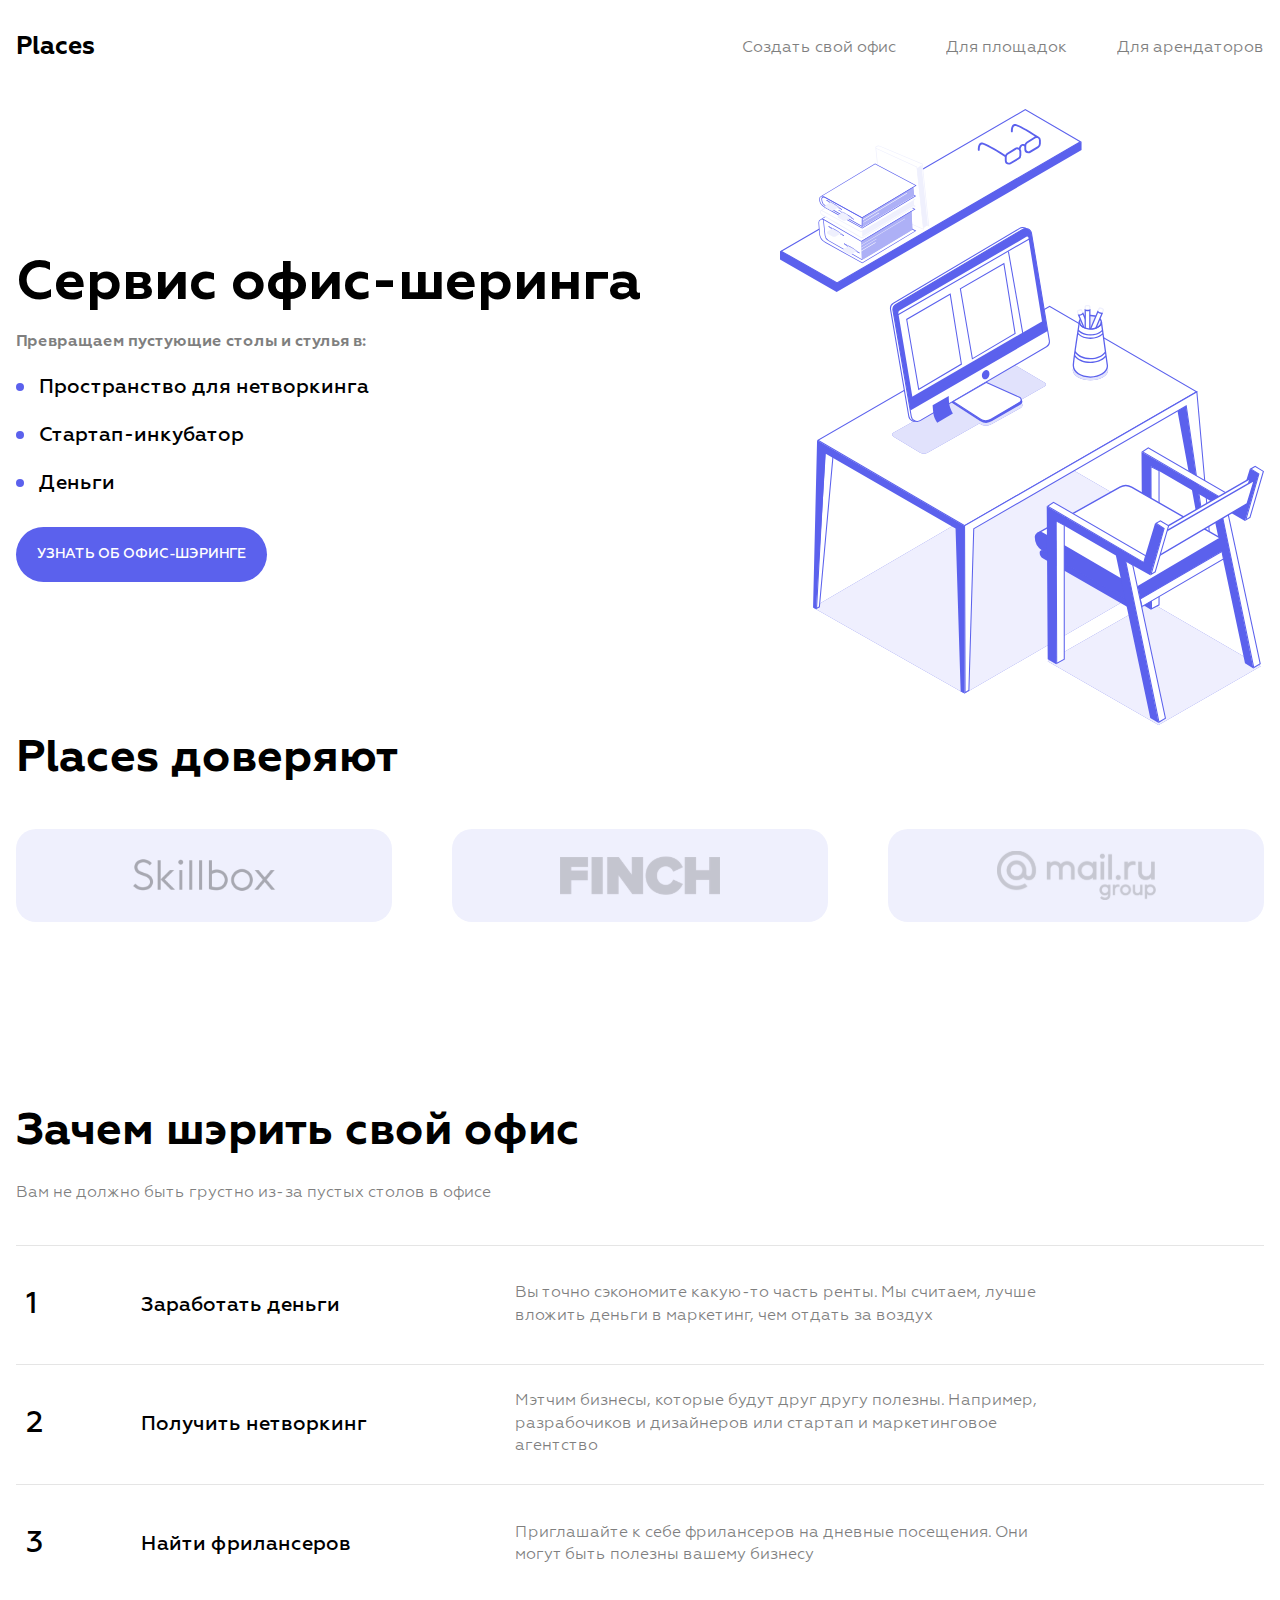
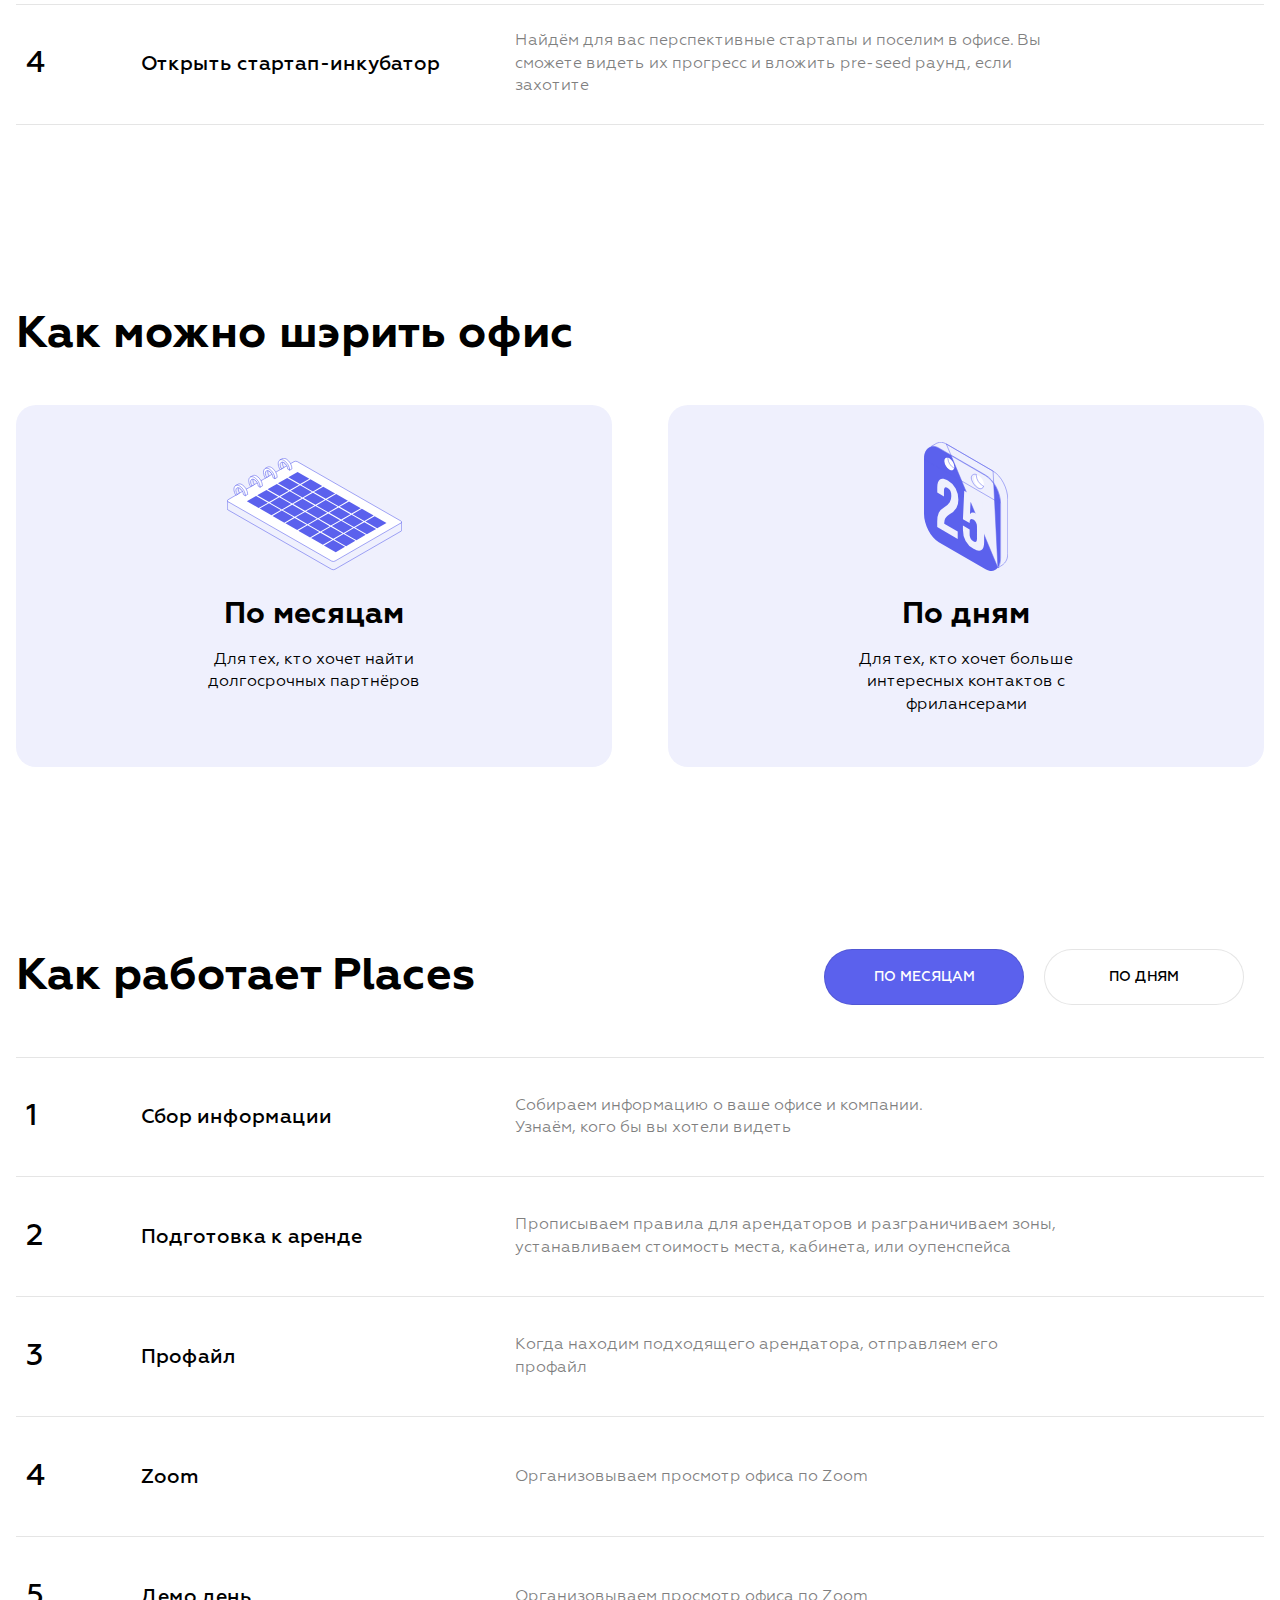
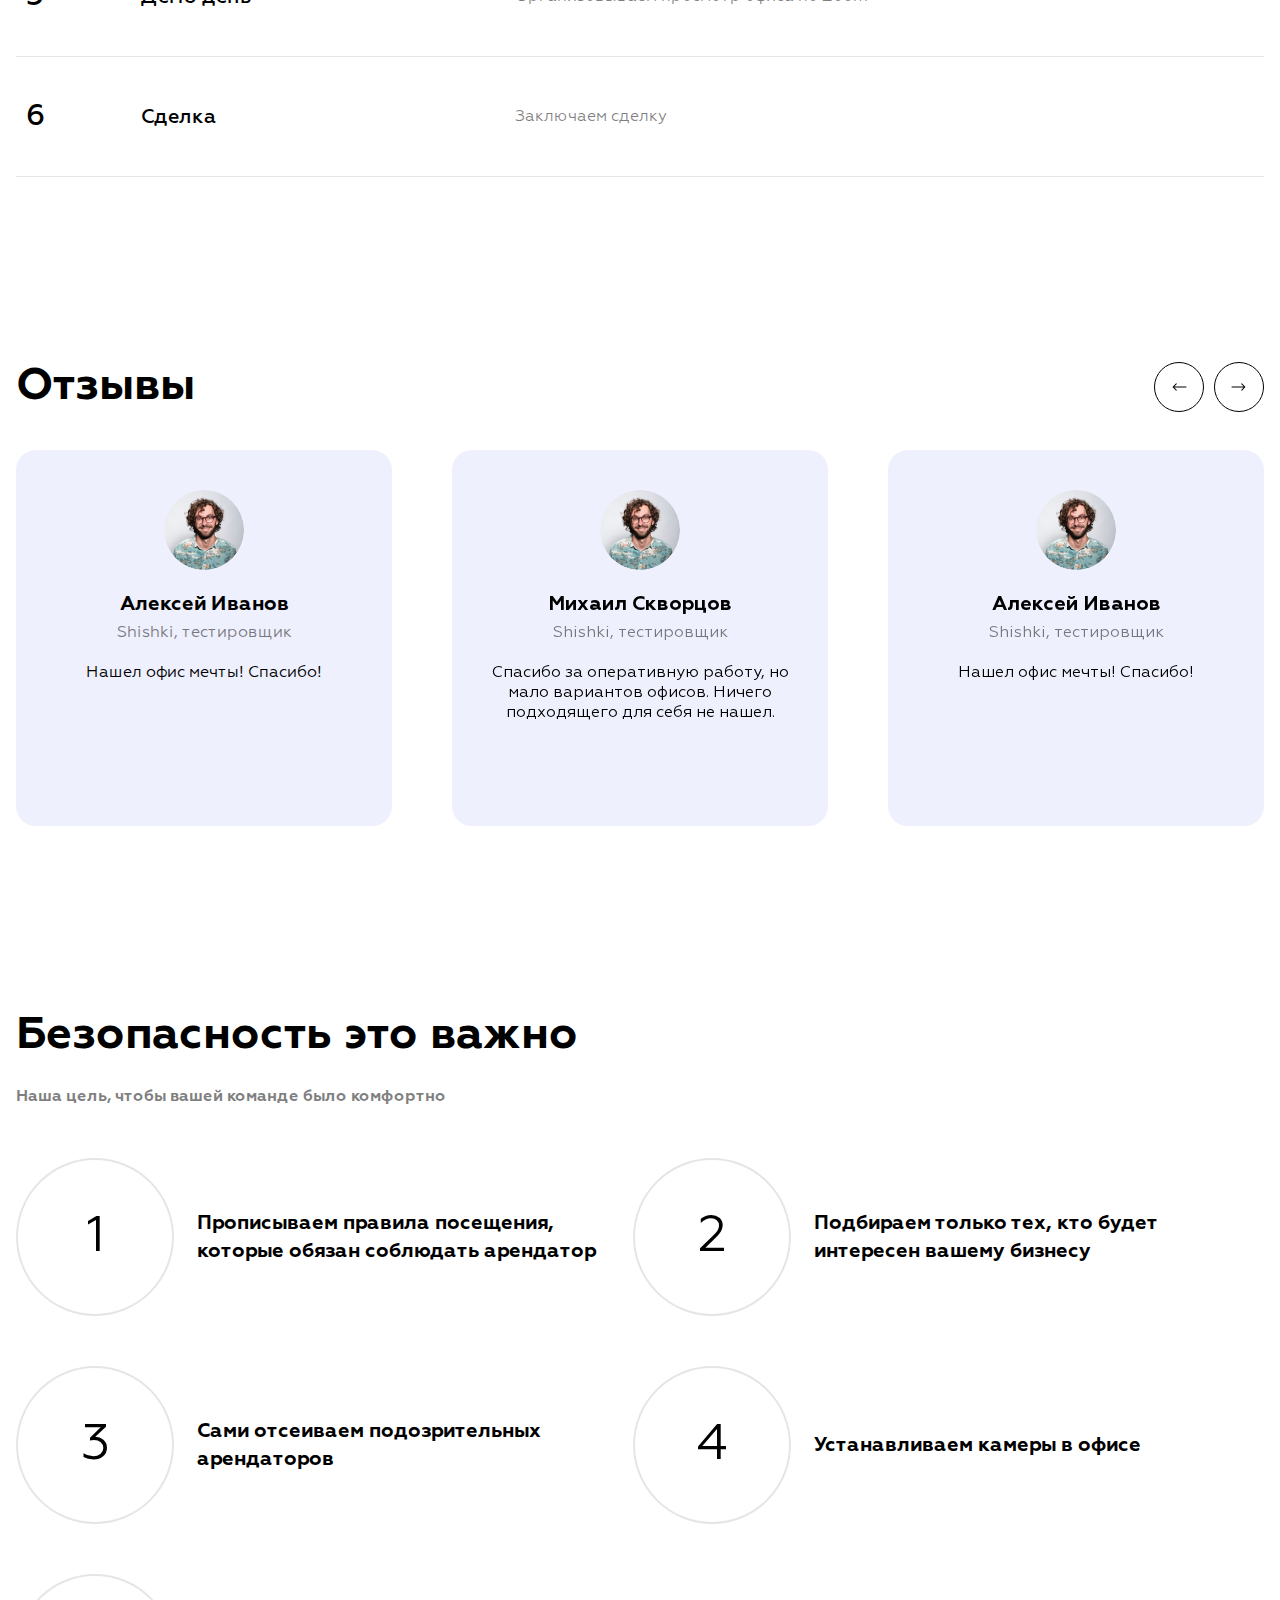
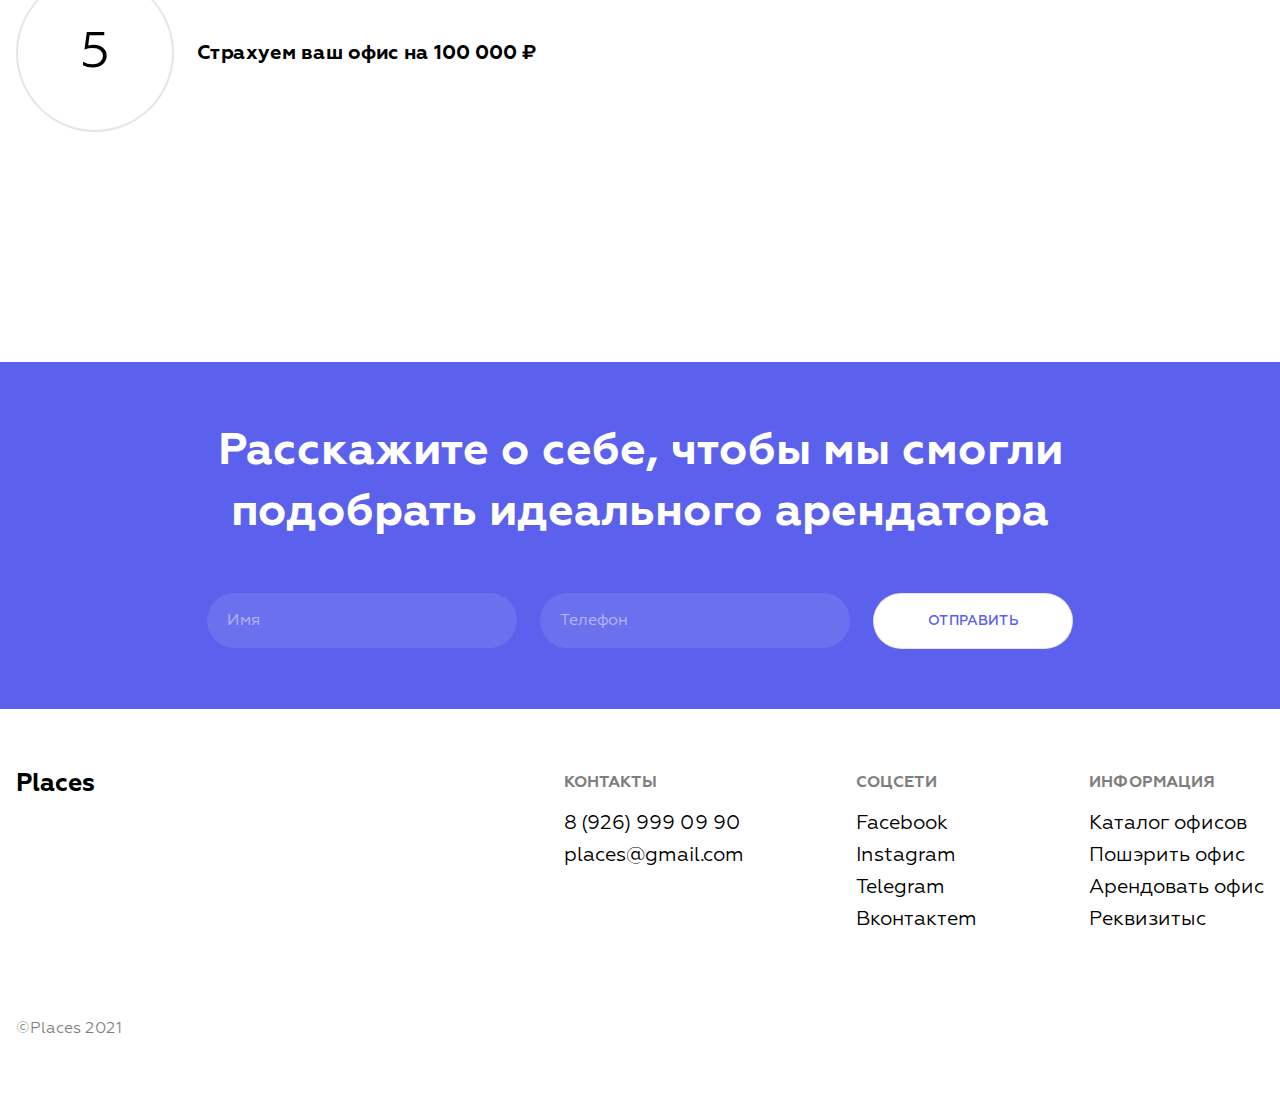
==== answers.html @ 00d81f16 "first commit" ====
<!DOCTYPE html>
<html lang="ru">

<head>
    <meta charset="utf-8">
    <meta name="viewport" content="width=device-width, initial-scale=1, maximum-scale=1, minimal-ui">
    <meta http-equiv="X-UA-Compatible" content="IE=edge">
    <title>Places</title>
    <meta name="description" content="">
    <meta name="keywords" content="">
    <link href="css/main.css" rel="stylesheet" type="text/css">

</head>

<body>
    <div class="wrapper">
        <header class="header">
            <div class="container">
                <a href="/">
                    <div class="logo">Places</div>
                </a>

                <nav class="nav">
                    <ul class="nav__list">
                        <li class="nav__item"><a href="#" class="nav__link">Создать свой офис</a></li>
                        <li class="nav__item"><a href="#" class="nav__link">Для площадок</a></li>
                        <li class="nav__item"><a href="#" class="nav__link">Для арендаторов</a></li>
                    </ul>
                </nav>
            </div>
        </header>
        <main class="main">
            <section class="service-section">
                <div class="container">
                    <div class="service">
                        <div class="about-service">
                            <h2 class="section-title">
                                Сервис офис-шеринга
                            </h2>
                            <h3 class="section-subtitle">Превращаем пустующие столы и стулья в:</h3>
                            <ul class="list">
                                <li class="item">Пространство для нетворкинга</li>
                                <li class="item">Стартап-инкубатор</li>
                                <li class="item">Деньги</li>
                            </ul>
                            <button class="button">узнать об офис-шэринге</button>
                        </div>
                        <div class="img-service">
                            <img src="images/service.svg" alt="" class="img">
                        </div>
                    </div>


                </div>
            </section>
            <section class="confidence-section">
                <div class="container">
                    <h2 class="section-title">
                        Places доверяют
                    </h2>
                    <div class="wrapp-content">
                        <div class="confidence">
                            <img src="images/company3.svg" alt="">
                        </div>
                        <div class="confidence">
                            <img src="images/company2.svg" alt="">
                        </div>
                        <div class="confidence">
                            <img src="images/company1.svg" alt="">
                        </div>
                    </div>
                </div>
            </section>
            <section class="why-share-section">
                <div class="container">
                    <h2 class="section-title">Зачем шэрить свой офис</h2>
                    <p class="section-text">Вам не должно быть грустно из-за пустых столов в офисе</p>
                    <div class="tabs-block">

                        <div class="row">
                            <div class="col1">1</div>
                            <div class="col2">Заработать деньги</div>
                            <div class="col3">Вы точно сэкономите какую-то часть ренты. Мы считаем, лучше вложить деньги
                                в маркетинг, чем отдать за воздух</div>
                        </div>
                        <div class="row">
                            <div class="col1">2</div>
                            <div class="col2">Получить нетворкинг</div>
                            <div class="col3">Мэтчим бизнесы, которые будут друг другу полезны. Например, разрабочиков и
                                дизайнеров или стартап и маркетинговое агентство</div>
                        </div>
                        <div class="row">
                            <div class="col1">3</div>
                            <div class="col2">Найти фрилансеров</div>
                            <div class="col3">Приглашайте к себе фрилансеров на дневные посещения. Они могут быть
                                полезны вашему бизнесу</div>
                        </div>
                        <div class="row">
                            <div class="col1">4</div>
                            <div class="col2">Открыть стартап-инкубатор</div>
                            <div class="col3">Найдём для вас перспективные стартапы и поселим в офисе. Вы сможете видеть
                                их прогресс и вложить pre-seed раунд, если захотите</div>
                        </div>

                    </div>

                </div>
            </section>
            <section class="choice-section">
                <div class="container">
                    <h2 class="section-title">Как можно шэрить офис</h2>
                    <div class="choice-wrapp">
                        <div class="choice-block">
                            <div class="choice">
                                <div class="choice__wrapp-img">
                                    <img src="images/choise.svg" alt="">
                                </div>

                                <h2 class="choice__title">По месяцам</h2>
                                <p class="choice__text">Для тех, кто хочет найти долгосрочных партнёров </p>
                            </div>
                        </div>
                        <div class="choice-block">
                            <div class="choice">
                                <div class="choice__wrapp-img">
                                    <img src="images/choise1.svg" alt="">
                                </div>
                                <h2 class="choice__title">По дням</h2>
                                <p class="choice__text">Для тех, кто хочет больше интересных
                                    контактов с фрилансерами</p>
                            </div>
                        </div>
                    </div>
                </div>
            </section>

            <section class="tabs-section">
                <div class="container">
                    <div class="wrapp-title">
                        <h2 class="section-title">Как работает Places</h2>
                        <div class="btn-block-tab">
                            <button class="button button_active">по месяцам</button>
                            <button class="button ">по дням</button>
                        </div>

                    </div>
                    <div class="wrapp-tabs">
                        <div class="tabs-block active-tab">
                            <div class="row">
                                <div class="col1">1</div>
                                <div class="col2">Сбор информации</div>
                                <div class="col3">Собираем информацию о ваше офисе и компании.<br>
                                    Узнаём, кого бы вы хотели видеть</div>
                            </div>
                            <div class="row">
                                <div class="col1">2</div>
                                <div class="col2">Подготовка к аренде</div>
                                <div class="col3">Прописываем правила для арендаторов и разграничиваем зоны,
                                    устанавливаем
                                    стоимость места, кабинета, или оупенспейса</div>
                            </div>
                            <div class="row">
                                <div class="col1">3</div>
                                <div class="col2">Профайл</div>
                                <div class="col3">Когда находим подходящего арендатора, отправляем его профайл</div>
                            </div>
                            <div class="row">
                                <div class="col1">4</div>
                                <div class="col2">Zoom</div>
                                <div class="col3">Организовываем просмотр офиса по Zoom</div>
                            </div>
                            <div class="row">
                                <div class="col1">5</div>
                                <div class="col2">Демо день</div>
                                <div class="col3">Организовываем просмотр офиса по Zoom</div>
                            </div>
                            <div class="row">
                                <div class="col1">6</div>
                                <div class="col2">Сделка</div>
                                <div class="col3">Заключаем сделку</div>
                            </div>
                        </div>
                        <div class="tabs-block">
                            <div class="row">
                                <div class="col1">3</div>
                                <div class="col2">Профайл</div>
                                <div class="col3">Когда находим подходящего арендатора, отправляем его профайл</div>
                            </div>
                            <div class="row">
                                <div class="col1">1</div>
                                <div class="col2">Сбор информации</div>
                                <div class="col3">Собираем информацию о ваше офисе и компании.<br>
                                    Узнаём, кого бы вы хотели видеть</div>
                            </div>
                            <div class="row">
                                <div class="col1">2</div>
                                <div class="col2">Подготовка к аренде</div>
                                <div class="col3">Прописываем правила для арендаторов и разграничиваем зоны,
                                    устанавливаем
                                    стоимость места, кабинета, или оупенспейса</div>
                            </div>

                            <div class="row">
                                <div class="col1">4</div>
                                <div class="col2">Zoom</div>
                                <div class="col3">Организовываем просмотр офиса по Zoom</div>
                            </div>
                            <div class="row">
                                <div class="col1">5</div>
                                <div class="col2">Демо день</div>
                                <div class="col3">Организовываем просмотр офиса по Zoom</div>
                            </div>
                            <div class="row">
                                <div class="col1">6</div>
                                <div class="col2">Сделка</div>
                                <div class="col3">Заключаем сделку</div>
                            </div>
                        </div>
                    </div>

                </div>
            </section>
            <section class="reviews-section">
                <div class="container">
                    <div class="wrapp-title">
                        <h2 class="section-title">
                            Отзывы
                        </h2>
                        <div class="slider-button">
                            <button class="btn-prev prev">
                                <img src="images/sliderArrow.svg" alt="">
                            </button>
                            <button class="btn-next next">
                                <img src="images/sliderArrow.svg" alt="">
                            </button>
                        </div>
                    </div>
                    <div class="slider">
                        <div class="swiper-container2">

                            <div class="swiper-wrapper">
                                <div class="swiper-slide">
                                    <div class="reviews">
                                        <div class="reviews__wrapp-logo">
                                            <img src="images/reviews.png" alt="" class="reviews__logo">
                                        </div>
                                        <h3 class="reviews__name">Алексей Иванов</h3>
                                        <span class="reviews__position">Shishki, тестировщик</span>
                                        <p class="reviews__text">Нашел офис мечты! Спасибо!</p>
                                    </div>
                                </div>
                                <div class="swiper-slide">
                                    <div class="reviews">
                                        <div class="reviews__wrapp-logo">
                                            <img src="images/reviews.png" alt="" class="reviews__logo">
                                        </div>
                                        <h3 class="reviews__name">Михаил Скворцов</h3>
                                        <span class="reviews__position">Shishki, тестировщик</span>
                                        <p class="reviews__text">Спасибо за оперативную работу,
                                            но мало вариантов офисов. Ничего подходящего для себя не нашел.</p>
                                    </div>
                                </div>
                                <div class="swiper-slide">
                                    <div class="reviews">
                                        <div class="reviews__wrapp-logo">
                                            <img src="images/reviews.png" alt="" class="reviews__logo">
                                        </div>
                                        <h3 class="reviews__name">Алексей Иванов</h3>
                                        <span class="reviews__position">Shishki, тестировщик</span>
                                        <p class="reviews__text">Нашел офис мечты! Спасибо!</p>
                                    </div>
                                </div>
                                <div class="swiper-slide">
                                    <div class="reviews">
                                        <div class="reviews__wrapp-logo">
                                            <img src="images/reviews.png" alt="" class="reviews__logo">
                                        </div>
                                        <h3 class="reviews__name">Сергей Шишкин</h3>
                                        <span class="reviews__position">Bureau + Sector, сооснователь</span>
                                        <p class="reviews__text">Мы занимаемся брендингом, и классно, что предложения
                                            Places подобраны из
                                            областей смежных с нашей — разработка, дизайн, архитектура итд. </p>
                                    </div>
                                </div>
                                <div class="swiper-slide">
                                    <div class="reviews">
                                        <div class="reviews__wrapp-logo">
                                            <img src="images/reviews.png" alt="" class="reviews__logo">
                                        </div>
                                        <h3 class="reviews__name">Эльвира Саярова</h3>
                                        <span class="reviews__position">Skillbox, ex HRBP</span>
                                        <p class="reviews__text">Places — cервисное решение для digital-кочевников,
                                            отличная альтернатива
                                            коворкингу</p>
                                    </div>
                                </div>
                                <div class="swiper-slide">
                                    <div class="reviews">
                                        <div class="reviews__wrapp-logo">
                                            <img src="images/reviews.png" alt="" class="reviews__logo">
                                        </div>
                                        <h3 class="reviews__name">Сергей Тарасенко</h3>
                                        <span class="reviews__position">Сооснователь веб-студии</span>
                                        <p class="reviews__text">Я увидел рекламу на фейсбуке про шеринг офисов, а мы
                                            как раз решили, что
                                            года удаленки нам уже достаточно. Быстро посмотрели локации, и на следующий
                                            день уже сели за
                                            столы. </p>
                                    </div>
                                </div>

                            </div>
                        </div>
                    </div>
                </div>
            </section>
            <section class="safety-section">
                <div class="container">
                    <h2 class="section-title">
                        Безопасность это важно
                    </h2>
                    <h3 class="section-subtitle">
                        Наша цель, чтобы вашей команде было комфортно
                    </h3>
                    <div class="safety-wrapp">
                        <div class="safety">
                            <div class="safety__number">
                                1
                            </div>
                            <p class="safety__text">Прописываем правила посещения, которые обязан соблюдать арендатор
                            </p>
                        </div>
                        <div class="safety">
                            <div class="safety__number">
                                2
                            </div>
                            <p class="safety__text">Подбираем только тех, кто будет интересен вашему бизнесу
                            </p>
                        </div>
                        <div class="safety">
                            <div class="safety__number">
                                3
                            </div>
                            <p class="safety__text">Сами отсеиваем подозрительных арендаторов
                            </p>
                        </div>
                        <div class="safety">
                            <div class="safety__number">
                                4
                            </div>
                            <p class="safety__text">Устанавливаем камеры в офисе
                            </p>
                        </div>
                        <div class="safety">
                            <div class="safety__number">
                                5
                            </div>
                            <p class="safety__text">Страхуем ваш офис на 100 000 ₽
                            </p>
                        </div>
                    </div>
                </div>
            </section>
            <section class="form-section">
                <div class="container">
                    <h2 class="section-title">Расскажите о себе, чтобы мы смогли подобрать идеального арендатора</h2>
                    <form action="" class="form">
                        <input type="text" class="form__input" placeholder="Имя">
                        <input type="number" class="form__input" placeholder="Телефон">
                        <button type="submit" class="form__submit button button_white">отправить</button>
                    </form>
                </div>
            </section>
        </main>
        <footer class="footer">
            <div class="container">
                <div class="footer-links">
                    <a href="/" class="logo">Places</a>
                    <div class="contact-block">
                        <div class="contacts">
                            <h2 class="contacts__title">контакты</h2>
                            <ul class="contacts__list">
                                <li class="contacts__item">
                                    <a href="tel:89269990990" class="contacts__link">8 (926) 999 09 90</a>
                                </li>
                                <li class="contacts__item">
                                    <a href="mailto:places@gmail.com" class="contacts__link">places@gmail.com</a>
                                </li>
                            </ul>
                        </div>
                        <div class="contacts">
                            <h2 class="contacts__title">Соцсети</h2>
                            <ul class="contacts__list">
                                <li class="contacts__item">
                                    <a href="/" class="contacts__link">Facebook</a>
                                </li>
                                <li class="contacts__item">
                                    <a href="/" class="contacts__link">Instagram</a>
                                </li>
                                <li class="contacts__item">
                                    <a href="/" class="contacts__link">Telegram</a>
                                </li>
                                <li class="contacts__item">
                                    <a href="/" class="contacts__link">Вконтактеm</a>
                                </li>
                            </ul>
                        </div>
                        <div class="contacts">
                            <h2 class="contacts__title">Информация</h2>
                            <ul class="contacts__list">
                                <li class="contacts__item">
                                    <a href="/" class="contacts__link">Каталог офисов</a>
                                </li>
                                <li class="contacts__item">
                                    <a href="/" class="contacts__link">Пошэрить офис</a>
                                </li>
                                <li class="contacts__item">
                                    <a href="/" class="contacts__link">Арендовать офис</a>
                                </li>
                                <li class="contacts__item">
                                    <a href="/" class="contacts__link">Реквизитыс</a>
                                </li>
                            </ul>
                        </div>
                    </div>

                </div>
                <div class="copi">©Places 2021</div>
            </div>
        </footer>



    </div>
    <script src="js/libs.js"></script>
    <script src="js/app.js"></script>
</body>

</html>
---- css/main.css ----
/*! normalize.css v8.0.0 | MIT License | github.com/necolas/normalize.css */

html{
  line-height:1.15;
  -webkit-text-size-adjust:100%;
}

body{
  margin:0;
}

h1{
  font-size:2em;
  margin:0.67em 0;
}

hr{
  box-sizing:content-box;
  height:0;
  overflow:visible;
}

pre{
  font-family:monospace, monospace;
  font-size:1em;
}

a{
  background-color:transparent;
}

abbr[title]{
  border-bottom:none;
  text-decoration:underline;
  -webkit-text-decoration:underline dotted;
  text-decoration:underline dotted;
}

b,
strong{
  font-weight:bolder;
}

code,
kbd,
samp{
  font-family:monospace, monospace;
  font-size:1em;
}

small{
  font-size:80%;
}

sub,
sup{
  font-size:75%;
  line-height:0;
  position:relative;
  vertical-align:baseline;
}

sub{
  bottom:-0.25em;
}

sup{
  top:-0.5em;
}

img{
  border-style:none;
}

button,
input,
optgroup,
select,
textarea{
  font-family:inherit;
  font-size:100%;
  line-height:1.15;
  margin:0;
}

button,
input{
  overflow:visible;
}

button,
select{
  text-transform:none;
}

button,
[type="button"],
[type="reset"],
[type="submit"]{
  -webkit-appearance:button;
}

button::-moz-focus-inner,
[type="button"]::-moz-focus-inner,
[type="reset"]::-moz-focus-inner,
[type="submit"]::-moz-focus-inner{
  border-style:none;
  padding:0;
}

button:-moz-focusring,
[type="button"]:-moz-focusring,
[type="reset"]:-moz-focusring,
[type="submit"]:-moz-focusring{
  outline:1px dotted ButtonText;
}

fieldset{
  padding:0.35em 0.75em 0.625em;
}

legend{
  box-sizing:border-box;
  color:inherit;
  display:table;
  max-width:100%;
  padding:0;
  white-space:normal;
}

progress{
  vertical-align:baseline;
}

textarea{
  overflow:auto;
}

[type="checkbox"],
[type="radio"]{
  box-sizing:border-box;
  padding:0;
}

[type="number"]::-webkit-inner-spin-button,
[type="number"]::-webkit-outer-spin-button{
  height:auto;
}

[type="search"]{
  -webkit-appearance:textfield;
  outline-offset:-2px;
}

[type="search"]::-webkit-search-decoration{
  -webkit-appearance:none;
}

::-webkit-file-upload-button{
  -webkit-appearance:button;
  font:inherit;
}

details{
  display:block;
}

summary{
  display:list-item;
}

template{
  display:none;
}

[hidden]{
  display:none;
}

@font-face{
  font-family:'Geometria';
  src:url("../fonts/Geometria-Heavy.eot");
  src:local("../fonts/Geometria Heavy"), local("Geometria-Heavy"), url("../fonts/Geometria-Heavy.eot?#iefix") format("embedded-opentype"), url("../fonts/Geometria-Heavy.woff") format("woff"), url("../fonts/Geometria-Heavy.ttf") format("truetype");
  font-weight:900;
  font-style:normal; }

@font-face{
  font-family:'Geometria';
  src:url("../fonts/Geometria-ExtraBoldItalic.eot");
  src:local("../fonts/Geometria ExtraBoldItalic"), local("Geometria-ExtraBoldItalic"), url("../fonts/Geometria-ExtraBoldItalic.eot?#iefix") format("embedded-opentype"), url("../fonts/Geometria-ExtraBoldItalic.woff") format("woff"), url("../fonts/Geometria-ExtraBoldItalic.ttf") format("truetype");
  font-weight:800;
  font-style:italic; }

@font-face{
  font-family:'Geometria';
  src:url("../fonts/Geometria-Medium.eot");
  src:local("../fonts/Geometria Medium"), local("Geometria-Medium"), url("../fonts/Geometria-Medium.eot?#iefix") format("embedded-opentype"), url("../fonts/Geometria-Medium.woff") format("woff"), url("../fonts/Geometria-Medium.ttf") format("truetype");
  font-weight:500;
  font-style:normal; }

@font-face{
  font-family:'Geometria';
  src:url("../fonts/Geometria.eot");
  src:local("../fonts/Geometria"), url("../fonts/Geometria.eot?#iefix") format("embedded-opentype"), url("../fonts/Geometria.woff") format("woff"), url("../fonts/Geometria.ttf") format("truetype");
  font-weight:normal;
  font-style:normal; }

@font-face{
  font-family:'Geometria';
  src:url("../fonts/Geometria-Bold.eot");
  src:local("../fonts/Geometria Bold"), local("Geometria-Bold"), url("../fonts/Geometria-Bold.eot?#iefix") format("embedded-opentype"), url("../fonts/Geometria-Bold.woff") format("woff"), url("../fonts/Geometria-Bold.ttf") format("truetype");
  font-weight:bold;
  font-style:normal; }

@font-face{
  font-family:'Geometria';
  src:url("../fonts/Geometria-ExtraBold.eot");
  src:local("../fonts/Geometria ExtraBold"), local("Geometria-ExtraBold"), url("../fonts/Geometria-ExtraBold.eot?#iefix") format("embedded-opentype"), url("../fonts/Geometria-ExtraBold.woff") format("woff"), url("../fonts/Geometria-ExtraBold.ttf") format("truetype");
  font-weight:800;
  font-style:normal; }

@font-face{
  font-family:'Geometria';
  src:url("../fonts/Geometria-Light.eot");
  src:local("../fonts/Geometria Light"), local("Geometria-Light"), url("../fonts/Geometria-Light.eot?#iefix") format("embedded-opentype"), url("../fonts/Geometria-Light.woff") format("woff"), url("../fonts/Geometria-Light.ttf") format("truetype");
  font-weight:300;
  font-style:normal; }

html,
body,
div,
span,
h1,
h2,
h3,
h4,
h5,
h6,
p,
em,
img,
strong,
sub,
sup,
b,
u,
i,
dl,
dt,
dd,
ol,
ul,
li,
fieldset,
form,
label,
table,
tbody,
tfoot,
thead,
tr,
th,
td,
article,
aside,
canvas,
details,
figcaption,
figure,
footer,
header,
hgroup,
menu,
nav,
section,
summary,
time,
mark,
audio,
video{
  margin:0;
  padding:0;
  border:0;
  outline:0;
  vertical-align:baseline;
  background:transparent; }

*{
  text-decoration:none;
  list-style:none;
  box-sizing:border-box; }

html{
  font-size:10px; }

body{
  font-family:'Geometria';
  font-weight:normal;
  font-style:normal;
  color:#000000; }

a{
  text-decoration:none;
  display:inline-block;
  cursor:pointer;
  -webkit-transition:all .3s ease-in-out;
  transition:all .3s ease-in-out; }

a:hover,
a:active,
a:focus{
  text-decoration:none; }

input{
  border:none;
  background-color:transparent;
  outline:none;
  -webkit-appearance:none; }

input::-webkit-outer-spin-button,
input::-webkit-inner-spin-button{
  -webkit-appearance:none;
  margin:0; }

textarea{
  resize:vertical;
  border:none;
  background-color:transparent;
  outline:none;
  -webkit-appearance:none; }

button{
  cursor:pointer;
  border:none;
  background-color:transparent;
  -webkit-transition:all 0.3s ease-in-out;
  transition:all 0.3s ease-in-out;
  outline:none;
  -webkit-appearance:none; }

.wrapper{
  width:100%;
  position:relative;
  overflow:hidden; }

.container{
  max-width:1278px;
  width:100%;
  margin:0 auto;
  padding:0 15px; }

.section-title{
  font-size:45px;
  line-height:134%;
  font-weight:700; }

@media screen and (max-width: 768px){
    .section-title{
      font-size:35px; } }

@media screen and (max-width: 576px){
    .section-title{
      font-size:25px; } }

.prev{
  display:-webkit-box;
  display:flex;
  -webkit-box-align:center;
  align-items:center;
  -webkit-box-pack:center;
  justify-content:center;
  width:50px;
  height:50px;
  border:1px solid #000000;
  box-sizing:border-box;
  border-radius:50%;
  margin-right:10px;
  cursor:pointer; }

.next{
  display:-webkit-box;
  display:flex;
  -webkit-box-align:center;
  align-items:center;
  -webkit-box-pack:center;
  justify-content:center;
  width:50px;
  height:50px;
  border:1px solid #000000;
  -webkit-transform:rotate(180deg);
  -ms-transform:rotate(180deg);
  transform:rotate(180deg);
  box-sizing:border-box;
  border-radius:50%;
  cursor:pointer; }

.button{
  text-align:center;
  font-size:1.4rem;
  line-height:130%;
  text-transform:uppercase;
  color:#FFFFFF;
  font-weight:500;
  background:#5B61ED;
  border-radius:40px;
  box-sizing:border-box;
  max-width:200px;
  padding:18px 10px;
  width:100%; }

.button_white{
    border:1px solid rgba(0, 0, 0, 0.1);
    color:#000000;
    background:#FFFFFF; }

.button_blue{
    border:1px solid rgba(255, 255, 255, 0.2); }

.tabs-block .row{
  display:-webkit-box;
  display:flex;
  -webkit-box-align:center;
  align-items:center;
  min-height:120px;
  border-bottom:1px solid rgba(0, 0, 0, 0.1); }

.tabs-block .row:first-child{
    border-top:1px solid rgba(0, 0, 0, 0.1); }

.tabs-block .col1{
  font-weight:500;
  padding-left:10px;
  width:10%;
  font-size:30px;
  line-height:28px; }

.tabs-block .col2{
  font-weight:500;
  width:30%;
  font-size:20px;
  line-height:28px; }

.tabs-block .col3{
  width:44%;
  font-size:16px;
  line-height:140%;
  color:rgba(0, 0, 0, 0.5); }

.footer{
  padding:60px 0; }

.footer .footer-links{
    display:-webkit-box;
    display:flex;
    -webkit-box-pack:justify;
    justify-content:space-between;
    margin-bottom:80px; }

.footer .contact-block{
    max-width:700px;
    width:100%;
    display:-webkit-box;
    display:flex;
    -webkit-box-pack:justify;
    justify-content:space-between; }

.footer .logo{
    font-weight:bold;
    font-size:25px;
    line-height:31px;
    color:#000000; }

.footer .contacts__title{
    text-transform:uppercase;
    font-size:16px;
    line-height:28px;
    opacity:0.5;
    margin-bottom:10px; }

.footer .contacts__link{
    font-size:20px;
    line-height:160%;
    color:#000000; }

.footer .copi{
    font-size:16px;
    line-height:28px;
    opacity:0.5; }

.header{
  padding:32px 0 46px; }

.header .container{
    display:-webkit-box;
    display:flex;
    -webkit-box-pack:justify;
    justify-content:space-between;
    -webkit-box-align:center;
    align-items:center; }

.header .logo{
    font-weight:bold;
    font-size:2.5rem;
    line-height:31px;
    display:-webkit-box;
    display:flex;
    -webkit-box-align:center;
    align-items:center;
    color:#000000; }

.header .nav__list{
    display:-webkit-box;
    display:flex; }

.header .nav__item{
    margin-right:50px; }

.header .nav__item:last-child{
      margin-right:0; }

.header .nav__link{
    font-weight:normal;
    font-size:1.6rem;
    line-height:20px;
    display:-webkit-box;
    display:flex;
    -webkit-box-align:center;
    align-items:center;
    color:#000000;
    opacity:0.5; }

.advantages-section{
  margin:180px 0; }

.advantages-section .section-title{
    margin-bottom:60px; }

.advantages-section .wrapp-advantages{
    margin:-10px;
    display:-webkit-box;
    display:flex;
    -webkit-box-pack:justify;
    justify-content:space-between;
    flex-wrap:wrap; }

.advantages-section .logo{
    width:100%; }

.advantages-section .advantages{
    margin:10px; }

.advantages-section .advantages__title{
      font-size:3rem;
      line-height:28px;
      margin-bottom:20px; }

.advantages-section .advantages__text{
      font-size:16px;
      line-height:20px;
      opacity:0.5; }

.choice-section .section-title{
  margin-bottom:40px; }

.choice-section .choice-wrapp{
  display:-webkit-box;
  display:flex;
  -webkit-box-pack:justify;
  justify-content:space-between; }

.choice-section .choice-block{
  max-width:596px;
  width:100%;
  padding:36px 10px 51px;
  background:#EFF0FD;
  border-radius:20px;
  margin-right:20px; }

.choice-section .choice-block:last-child{
    margin-right:0; }

.choice-section .choice{
  text-align:center;
  max-width:309px;
  margin:0 auto; }

.choice-section .choice__wrapp-img{
    display:-webkit-box;
    display:flex;
    -webkit-box-align:end;
    align-items:flex-end;
    -webkit-box-pack:center;
    justify-content:center;
    min-height:130px;
    margin-bottom:30px; }

.choice-section .choice__title{
    font-size:30px;
    line-height:28px;
    margin-bottom:20px; }

.choice-section .choice__text{
    font-size:16px;
    line-height:140%; }

.confidence-section .section-title{
  margin-bottom:40px; }

.confidence-section .wrapp-content{
  margin:-10px;
  display:-webkit-box;
  display:flex;
  -webkit-box-pack:justify;
  justify-content:space-between;
  flex-wrap:wrap; }

.confidence-section .confidence{
  width:376px;
  height:93px;
  display:-webkit-box;
  display:flex;
  -webkit-box-pack:center;
  justify-content:center;
  -webkit-box-align:center;
  align-items:center;
  background:#EFF0FD;
  border-radius:20px;
  margin:10px; }

.faq-section{
  margin:180px 0 233px; }

.faq-section .section-title{
    margin-bottom:93px; }

.faq-section .faq__item{
    display:-webkit-box;
    display:flex;
    -webkit-box-align:center;
    align-items:center;
    margin-bottom:92px; }

.faq-section .faq__item:last-child{
      margin-bottom:0; }

.faq-section .faq__number{
    min-width:17px;
    display:block;
    font-size:30px;
    line-height:28px;
    margin-right:80px; }

.faq-section .faq__wrapp-title{
    width:100%;
    display:-webkit-box;
    display:flex;
    -webkit-box-pack:justify;
    justify-content:space-between; }

.faq-section .faq__text{
    font-weight:500;
    font-size:20px;
    line-height:28px;
    max-width:763px; }

.faq-section .faq__link{
    display:-webkit-box;
    display:flex;
    -webkit-box-align:center;
    align-items:center;
    font-weight:500;
    font-size:16px;
    line-height:20px;
    text-align:center;
    color:#5B61ED; }

.faq-section .faq__link:hover > .faq__arrow{
      opacity:1; }

.faq-section .faq__arrow{
    opacity:0;
    margin:4px 0 0 8px;
    -webkit-transition:opacity .5s;
    transition:opacity .5s; }

.form-section{
  padding:60px 0;
  background:#5B61ED; }

.form-section .section-title{
    margin:0 auto;
    text-align:center;
    margin-bottom:50px;
    color:#FFFFFF;
    max-width:1091px; }

.form-section .form{
    text-align:center; }

.form-section .form__input{
      background:rgba(255, 255, 255, 0.1);
      border-radius:30px;
      max-width:310px;
      width:100%;
      height:55px;
      padding-left:20px;
      font-size:16px;
      line-height:28px;
      margin-right:20px;
      color:#FFFFFF; }

.form-section .form__input::-webkit-input-placeholder{
        color:#FFFFFF;
        opacity:0.5; }

.form-section .form__input:-ms-input-placeholder{
        color:#FFFFFF;
        opacity:0.5; }

.form-section .form__input::-ms-input-placeholder{
        color:#FFFFFF;
        opacity:0.5; }

.form-section .form__input::placeholder{
        color:#FFFFFF;
        opacity:0.5; }

.form-section .form__submit{
      color:#5B61ED; }

.ready-section{
  background-color:#5B61ED;
  padding:60px 0; }

.ready-section .section-title{
    color:#FFFFFF;
    text-align:center;
    margin-bottom:20px; }

.ready-section .section-subtitle{
    text-align:center;
    font-size:16px;
    line-height:28px;
    color:#FFFFFF;
    margin-bottom:30px; }

.ready-section .button-block{
    text-align:center;
    margin-bottom:30px; }

.ready-section .button_white{
    color:#5B61ED;
    margin-right:20px; }

.reviews-section{
  margin:180px 0; }

.reviews-section .swiper-slide{
    max-width:376px; }

.reviews-section .swiper-container2{
    overflow:hidden; }

.reviews-section .wrapp-title{
    display:-webkit-box;
    display:flex;
    -webkit-box-align:center;
    align-items:center;
    -webkit-box-pack:justify;
    justify-content:space-between;
    margin-bottom:32px; }

.reviews-section .slider-button{
    display:-webkit-box;
    display:flex; }

.reviews-section .reviews{
    text-align:center;
    padding:40px 30px 20px;
    background:#EFF0FD;
    border-radius:20px;
    min-height:376px; }

.reviews-section .reviews__wrapp-logo{
      width:80px;
      height:80px;
      overflow:hidden;
      border-radius:50%;
      margin:0 auto;
      margin-bottom:20px; }

.reviews-section .reviews__logo{
      width:100%; }

.reviews-section .reviews__name{
      font-size:20px;
      margin-bottom:5px;
      line-height:28px; }

.reviews-section .reviews__position{
      display:block;
      font-size:16px;
      line-height:20px;
      opacity:0.5;
      margin-bottom:20px; }

.reviews-section .reviews__text{
      font-size:16px;
      line-height:20px; }

.safety-section{
  margin:180px 0; }

.safety-section .section-title{
    margin-bottom:20px; }

.safety-section .section-subtitle{
    font-size:16px;
    line-height:140%;
    color:rgba(0, 0, 0, 0.5);
    margin-bottom:50px; }

.safety-section .safety-wrapp{
    display:-webkit-box;
    display:flex;
    flex-wrap:wrap; }

.safety-section .safety{
    display:-webkit-box;
    display:flex;
    -webkit-box-align:center;
    align-items:center;
    margin-right:30px;
    margin-bottom:50px; }

.safety-section .safety__number{
      display:-webkit-box;
      display:flex;
      -webkit-box-pack:center;
      justify-content:center;
      -webkit-box-align:center;
      align-items:center;
      width:158px;
      height:158px;
      border:2px solid rgba(0, 0, 0, 0.1);
      border-radius:50%;
      font-size:50px;
      line-height:28px;
      margin-right:23px; }

.safety-section .safety__text{
      font-weight:700;
      font-size:20px;
      line-height:28px;
      max-width:406px; }

.service-section .service{
  display:-webkit-box;
  display:flex;
  -webkit-box-align:center;
  align-items:center;
  -webkit-box-pack:justify;
  justify-content:space-between; }

.service-section .section-title{
  font-weight:bold;
  font-size:5.5rem;
  line-height:100%;
  margin-bottom:20px; }

.service-section .section-subtitle{
  font-size:16px;
  line-height:140%;
  color:rgba(0, 0, 0, 0.5);
  margin-bottom:20px; }

.service-section .list{
  margin-bottom:30px; }

.service-section .item{
  position:relative;
  font-size:20px;
  line-height:28px;
  font-weight:500;
  margin-bottom:20px;
  padding-left:23px; }

.service-section .item:before{
    position:absolute;
    left:0;
    top:50%;
    -webkit-transform:translateY(-50%);
    -ms-transform:translateY(-50%);
    transform:translateY(-50%);
    content:"";
    width:8px;
    height:8px;
    background:#5B61ED;
    border-radius:50%; }

.service-section .item:last-child{
    margin-bottom:0; }

.service-section .button{
  max-width:251px;
  font-size:14px;
  line-height:130%; }

.slider-section{
  margin:180px 0; }

.slider-section .wrapp-title{
    display:-webkit-box;
    display:flex;
    -webkit-box-align:center;
    align-items:center;
    -webkit-box-pack:justify;
    justify-content:space-between;
    margin-bottom:40px; }

.slider-section .button-block{
    display:-webkit-box;
    display:flex;
    -webkit-box-pack:justify;
    justify-content:space-between;
    -webkit-box-align:center;
    align-items:center; }

.slider-section .office{
    max-width:376px; }

.slider-section .office__wrapp-img{
      position:relative;
      border-radius:20px;
      overflow:hidden;
      display:-webkit-box;
      display:flex;
      -webkit-box-align:center;
      align-items:center;
      -webkit-box-pack:center;
      justify-content:center;
      margin-bottom:20px;
      -webkit-transition:all 3s;
      transition:all 3s; }

.slider-section .office__wrapp-img:before{
        position:absolute;
        content:'';
        width:100%;
        height:100%;
        opacity:0;
        background-color:#000000;
        -webkit-transition:all 0.5s;
        transition:all 0.5s; }

.slider-section .office__wrapp-img:hover:before{
        opacity:0.6; }

.slider-section .office__info{
      display:-webkit-box;
      display:flex;
      -webkit-box-pack:justify;
      justify-content:space-between;
      -webkit-box-align:center;
      align-items:center;
      margin-bottom:14px; }

.slider-section .office__img{
      width:100%; }

.slider-section .office__title{
      font-weight:bold;
      font-size:20px;
      line-height:25px; }

.slider-section .office__price{
      font-weight:bold;
      font-size:16px;
      line-height:25px; }

.slider-section .office__metro{
      font-size:16px;
      line-height:20px;
      margin-bottom:14px; }

.slider-section .office__street{
      font-size:16px;
      line-height:20px;
      opacity:0.5;
      margin-bottom:14px; }

.slider-section .office__size{
      display:-webkit-box;
      display:flex;
      -webkit-box-align:center;
      align-items:center;
      font-size:16px;
      line-height:20px; }

.slider-section .office__wrapp-img:hover > .detail{
    opacity:1; }

.slider-section .detail{
    opacity:0;
    display:-webkit-box;
    display:flex;
    -webkit-box-align:center;
    align-items:center;
    position:absolute;
    font-weight:500;
    font-size:16px;
    line-height:20px;
    color:#FFFFFF;
    -webkit-transition:all 0.5s;
    transition:all 0.5s; }

.slider-section .detail img{
      margin:2px 0 0 8px; }

.slider-section .dot{
    display:block;
    width:4px;
    height:4px;
    border-radius:50%;
    margin:0 7px;
    background:#000000; }

.slider-section .slider{
    margin-bottom:60px; }

.slider-section .button{
    display:block;
    margin:0 auto; }

.colorBlue{
  color:#5B61ED; }

.startup-section .section-title{
  margin-bottom:20px; }

.startup-section .section-text{
  font-size:16px;
  line-height:140%;
  opacity:0.5;
  max-width:603px;
  margin-bottom:50px; }

.startup-section .list{
  display:-webkit-box;
  display:flex;
  flex-wrap:wrap;
  margin:0 -50px; }

.startup-section .item{
  position:relative;
  font-weight:500;
  font-size:20px;
  line-height:28px;
  color:#000000;
  box-sizing:border-box;
  max-width:363px;
  padding-left:23px;
  margin:40px 50px; }

.startup-section .item:before{
    position:absolute;
    content:'';
    width:8px;
    height:8px;
    border-radius:50%;
    left:0;
    top:9px;
    background-color:#5B61ED; }

.tabs-section{
  margin:180px 0; }

.tabs-section .wrapp-title{
    display:-webkit-box;
    display:flex;
    -webkit-box-pack:justify;
    justify-content:space-between;
    -webkit-box-align:center;
    align-items:center;
    margin-bottom:50px; }

.tabs-section .btn-block-tab{
    max-width:440px;
    width:100%;
    display:-webkit-box;
    display:flex;
    -webkit-box-align:center;
    align-items:center; }

.tabs-section .button{
    border:1px solid rgba(0, 0, 0, 0.1);
    color:#000000;
    background:#FFFFFF;
    max-width:200px;
    width:100%; }

.tabs-section .button:last-child{
      margin-left:20px; }

.tabs-section .button_active{
    color:#FFFFFF;
    background:#5B61ED; }

.tabs-section .wrapp-tabs{
    position:relative; }

.tabs-section .tabs-block{
    position:absolute;
    opacity:0;
    top:0;
    z-index:-1; }

.tabs-section .active-tab{
    position:relative;
    opacity:1;
    z-index:1; }

.why-section{
  margin:180px 0; }

.why-section .content__wrapp-content{
    position:relative;
    padding-left:188px;
    -webkit-box-ordinal-group:3;
    order:2; }

.why-section .content__number{
    left:0;
    top:50%;
    -webkit-transform:translateY(-50%);
    -ms-transform:translateY(-50%);
    transform:translateY(-50%);
    position:absolute;
    display:-webkit-box;
    display:flex;
    -webkit-box-pack:center;
    justify-content:center;
    -webkit-box-align:center;
    align-items:center;
    width:158px;
    height:158px;
    border:2px solid rgba(0, 0, 0, 0.1);
    box-sizing:border-box;
    border-radius:50%;
    font-size:5rem;
    line-height:28px; }

.why-section .content__text{
    max-width:406px;
    font-weight:500;
    font-size:20px;
    line-height:28px;
    -webkit-box-ordinal-group:3;
    order:2; }

.why-section .content__link{
    font-size:16px;
    line-height:20px;
    color:#5B61ED;
    margin-top:20px; }

.why-section .content__img{
    -webkit-box-ordinal-group:2;
    order:1;
    max-width:508px; }

.why-section .content__block{
    display:-webkit-box;
    display:flex;
    -webkit-box-pack:justify;
    justify-content:space-between;
    -webkit-box-align:center;
    align-items:center; }

.why-section .content__block:nth-child(2n) > .content__wrapp-content{
      -webkit-box-ordinal-group:2;
      order:1; }

.why-section .content__block:nth-child(2n) > .content__img{
      -webkit-box-ordinal-group:3;
      order:2; }

.why-share-section{
  margin:180px 0; }

.why-share-section .section-title{
    margin-bottom:20px; }

.why-share-section .section-text{
    font-size:16px;
    line-height:140%;
    color:rgba(0, 0, 0, 0.5);
    margin-bottom:40px; }

.work-section .container{
  display:-webkit-box;
  display:flex;
  -webkit-box-align:center;
  align-items:center;
  -webkit-box-pack:justify;
  justify-content:space-between; }

.work-section .work-wrapp{
  max-width:455px; }

.work-section .section-title{
  font-weight:bold;
  font-size:5.5rem;
  line-height:100%;
  color:#000000;
  margin-bottom:20px; }

.work-section .section-subtitle{
  font-size:1.6rem;
  line-height:140%;
  color:#000000;
  opacity:0.5;
  margin-bottom:30px; }

.work-section .button{
  margin-right:20px; }

.work-section .button:last-child{
    margin-right:0; }

.work-section .wrapp-map{
  max-width:624px; }

.work-section .map{
  width:100%; }

.swiper-container{
  margin:0 auto;
  position:relative;
  overflow:hidden;
  list-style:none;
  padding:0;
  z-index:1; }

.swiper-container-no-flexbox .swiper-slide{
  float:left; }

.swiper-container-vertical > .swiper-wrapper{
  -webkit-box-orient:vertical;
  -webkit-box-direction:normal;
  flex-direction:column; }

.swiper-wrapper{
  position:relative;
  width:100%;
  height:100%;
  z-index:1;
  display:-webkit-box;
  display:flex;
  -webkit-transition-property:-webkit-transform;
  transition-property:-webkit-transform;
  transition-property:transform;
  transition-property:transform, -webkit-transform;
  transition-property:transform,-webkit-transform;
  box-sizing:content-box; }

.swiper-container-android .swiper-slide, .swiper-wrapper{
  -webkit-transform:translate3d(0, 0, 0);
  transform:translate3d(0, 0, 0); }

.swiper-container-multirow > .swiper-wrapper{
  flex-wrap:wrap; }

.swiper-container-free-mode > .swiper-wrapper{
  -webkit-transition-timing-function:ease-out;
  transition-timing-function:ease-out;
  margin:0 auto; }

.swiper-slide{
  flex-shrink:0;
  width:100%;
  height:100%;
  position:relative;
  -webkit-transition-property:-webkit-transform;
  transition-property:-webkit-transform;
  transition-property:transform;
  transition-property:transform, -webkit-transform;
  transition-property:transform,-webkit-transform; }

.swiper-slide-invisible-blank{
  visibility:hidden; }

.swiper-container-autoheight, .swiper-container-autoheight .swiper-slide{
  height:auto; }

.swiper-container-autoheight .swiper-wrapper{
  -webkit-box-align:start;
  align-items:flex-start;
  -webkit-transition-property:height,-webkit-transform;
  transition-property:height,-webkit-transform;
  transition-property:transform,height;
  transition-property:transform,height,-webkit-transform; }

.swiper-container-3d{
  -webkit-perspective:1200px;
  perspective:1200px; }

.swiper-container-3d .swiper-cube-shadow, .swiper-container-3d .swiper-slide, .swiper-container-3d .swiper-slide-shadow-bottom, .swiper-container-3d .swiper-slide-shadow-left, .swiper-container-3d .swiper-slide-shadow-right, .swiper-container-3d .swiper-slide-shadow-top, .swiper-container-3d .swiper-wrapper{
  -webkit-transform-style:preserve-3d;
  transform-style:preserve-3d; }

.swiper-container-3d .swiper-slide-shadow-bottom, .swiper-container-3d .swiper-slide-shadow-left, .swiper-container-3d .swiper-slide-shadow-right, .swiper-container-3d .swiper-slide-shadow-top{
  position:absolute;
  left:0;
  top:0;
  width:100%;
  height:100%;
  pointer-events:none;
  z-index:10; }

.swiper-container-3d .swiper-slide-shadow-left{
  background-image:-webkit-gradient(linear, right top, left top, from(rgba(0, 0, 0, 0.5)), to(rgba(0, 0, 0, 0)));
  background-image:-webkit-linear-gradient(right, rgba(0, 0, 0, 0.5), rgba(0, 0, 0, 0));
  background-image:linear-gradient(to left, rgba(0, 0, 0, 0.5), rgba(0, 0, 0, 0)); }

.swiper-container-3d .swiper-slide-shadow-right{
  background-image:-webkit-gradient(linear, left top, right top, from(rgba(0, 0, 0, 0.5)), to(rgba(0, 0, 0, 0)));
  background-image:-webkit-linear-gradient(left, rgba(0, 0, 0, 0.5), rgba(0, 0, 0, 0));
  background-image:linear-gradient(to right, rgba(0, 0, 0, 0.5), rgba(0, 0, 0, 0)); }

.swiper-container-3d .swiper-slide-shadow-top{
  background-image:-webkit-gradient(linear, left bottom, left top, from(rgba(0, 0, 0, 0.5)), to(rgba(0, 0, 0, 0)));
  background-image:-webkit-linear-gradient(bottom, rgba(0, 0, 0, 0.5), rgba(0, 0, 0, 0));
  background-image:linear-gradient(to top, rgba(0, 0, 0, 0.5), rgba(0, 0, 0, 0)); }

.swiper-container-3d .swiper-slide-shadow-bottom{
  background-image:-webkit-gradient(linear, left top, left bottom, from(rgba(0, 0, 0, 0.5)), to(rgba(0, 0, 0, 0)));
  background-image:-webkit-linear-gradient(top, rgba(0, 0, 0, 0.5), rgba(0, 0, 0, 0));
  background-image:linear-gradient(to bottom, rgba(0, 0, 0, 0.5), rgba(0, 0, 0, 0)); }

.swiper-container-wp8-horizontal, .swiper-container-wp8-horizontal > .swiper-wrapper{
  touch-action:pan-y; }

.swiper-container-wp8-vertical, .swiper-container-wp8-vertical > .swiper-wrapper{
  touch-action:pan-x; }

.swiper-button-next, .swiper-button-prev{
  position:absolute;
  top:50%;
  width:27px;
  height:44px;
  margin-top:-22px;
  z-index:10;
  cursor:pointer;
  background-size:27px 44px;
  background-position:center;
  background-repeat:no-repeat; }

.swiper-button-next.swiper-button-disabled, .swiper-button-prev.swiper-button-disabled{
  opacity:.35;
  cursor:auto;
  pointer-events:none; }

.swiper-button-prev, .swiper-container-rtl .swiper-button-next{
  background-image:url("data:image/svg+xml;charset=utf-8,%3Csvg%20xmlns%3D'http%3A%2F%2Fwww.w3.org%2F2000%2Fsvg'%20viewBox%3D'0%200%2027%2044'%3E%3Cpath%20d%3D'M0%2C22L22%2C0l2.1%2C2.1L4.2%2C22l19.9%2C19.9L22%2C44L0%2C22L0%2C22L0%2C22z'%20fill%3D'%23007aff'%2F%3E%3C%2Fsvg%3E");
  left:10px;
  right:auto; }

.swiper-button-next, .swiper-container-rtl .swiper-button-prev{
  background-image:url("data:image/svg+xml;charset=utf-8,%3Csvg%20xmlns%3D'http%3A%2F%2Fwww.w3.org%2F2000%2Fsvg'%20viewBox%3D'0%200%2027%2044'%3E%3Cpath%20d%3D'M27%2C22L27%2C22L5%2C44l-2.1-2.1L22.8%2C22L2.9%2C2.1L5%2C0L27%2C22L27%2C22z'%20fill%3D'%23007aff'%2F%3E%3C%2Fsvg%3E");
  right:10px;
  left:auto; }

.swiper-button-prev.swiper-button-white, .swiper-container-rtl .swiper-button-next.swiper-button-white{
  background-image:url("data:image/svg+xml;charset=utf-8,%3Csvg%20xmlns%3D'http%3A%2F%2Fwww.w3.org%2F2000%2Fsvg'%20viewBox%3D'0%200%2027%2044'%3E%3Cpath%20d%3D'M0%2C22L22%2C0l2.1%2C2.1L4.2%2C22l19.9%2C19.9L22%2C44L0%2C22L0%2C22L0%2C22z'%20fill%3D'%23ffffff'%2F%3E%3C%2Fsvg%3E"); }

.swiper-button-next.swiper-button-white, .swiper-container-rtl .swiper-button-prev.swiper-button-white{
  background-image:url("data:image/svg+xml;charset=utf-8,%3Csvg%20xmlns%3D'http%3A%2F%2Fwww.w3.org%2F2000%2Fsvg'%20viewBox%3D'0%200%2027%2044'%3E%3Cpath%20d%3D'M27%2C22L27%2C22L5%2C44l-2.1-2.1L22.8%2C22L2.9%2C2.1L5%2C0L27%2C22L27%2C22z'%20fill%3D'%23ffffff'%2F%3E%3C%2Fsvg%3E"); }

.swiper-button-prev.swiper-button-black, .swiper-container-rtl .swiper-button-next.swiper-button-black{
  background-image:url("data:image/svg+xml;charset=utf-8,%3Csvg%20xmlns%3D'http%3A%2F%2Fwww.w3.org%2F2000%2Fsvg'%20viewBox%3D'0%200%2027%2044'%3E%3Cpath%20d%3D'M0%2C22L22%2C0l2.1%2C2.1L4.2%2C22l19.9%2C19.9L22%2C44L0%2C22L0%2C22L0%2C22z'%20fill%3D'%23000000'%2F%3E%3C%2Fsvg%3E"); }

.swiper-button-next.swiper-button-black, .swiper-container-rtl .swiper-button-prev.swiper-button-black{
  background-image:url("data:image/svg+xml;charset=utf-8,%3Csvg%20xmlns%3D'http%3A%2F%2Fwww.w3.org%2F2000%2Fsvg'%20viewBox%3D'0%200%2027%2044'%3E%3Cpath%20d%3D'M27%2C22L27%2C22L5%2C44l-2.1-2.1L22.8%2C22L2.9%2C2.1L5%2C0L27%2C22L27%2C22z'%20fill%3D'%23000000'%2F%3E%3C%2Fsvg%3E"); }

.swiper-button-lock{
  display:none; }

.swiper-pagination{
  position:absolute;
  text-align:center;
  -webkit-transition:.3s opacity;
  transition:.3s opacity;
  -webkit-transform:translate3d(0, 0, 0);
  transform:translate3d(0, 0, 0);
  z-index:10; }

.swiper-pagination.swiper-pagination-hidden{
  opacity:0; }

.swiper-container-horizontal > .swiper-pagination-bullets, .swiper-pagination-custom, .swiper-pagination-fraction{
  bottom:10px;
  left:0;
  width:100%; }

.swiper-pagination-bullets-dynamic{
  overflow:hidden;
  font-size:0; }

.swiper-pagination-bullets-dynamic .swiper-pagination-bullet{
  -webkit-transform:scale(0.33);
  -ms-transform:scale(0.33);
  transform:scale(0.33);
  position:relative; }

.swiper-pagination-bullets-dynamic .swiper-pagination-bullet-active{
  -webkit-transform:scale(1);
  -ms-transform:scale(1);
  transform:scale(1); }

.swiper-pagination-bullets-dynamic .swiper-pagination-bullet-active-main{
  -webkit-transform:scale(1);
  -ms-transform:scale(1);
  transform:scale(1); }

.swiper-pagination-bullets-dynamic .swiper-pagination-bullet-active-prev{
  -webkit-transform:scale(0.66);
  -ms-transform:scale(0.66);
  transform:scale(0.66); }

.swiper-pagination-bullets-dynamic .swiper-pagination-bullet-active-prev-prev{
  -webkit-transform:scale(0.33);
  -ms-transform:scale(0.33);
  transform:scale(0.33); }

.swiper-pagination-bullets-dynamic .swiper-pagination-bullet-active-next{
  -webkit-transform:scale(0.66);
  -ms-transform:scale(0.66);
  transform:scale(0.66); }

.swiper-pagination-bullets-dynamic .swiper-pagination-bullet-active-next-next{
  -webkit-transform:scale(0.33);
  -ms-transform:scale(0.33);
  transform:scale(0.33); }

.swiper-pagination-bullet{
  width:8px;
  height:8px;
  display:inline-block;
  border-radius:100%;
  background:#000;
  opacity:.2; }

button.swiper-pagination-bullet{
  border:none;
  margin:0;
  padding:0;
  box-shadow:none;
  -webkit-appearance:none;
  -moz-appearance:none;
  appearance:none; }

.swiper-pagination-clickable .swiper-pagination-bullet{
  cursor:pointer; }

.swiper-pagination-bullet-active{
  opacity:1;
  background:#007aff; }

.swiper-container-vertical > .swiper-pagination-bullets{
  right:10px;
  top:50%;
  -webkit-transform:translate3d(0, -50%, 0);
  transform:translate3d(0, -50%, 0); }

.swiper-container-vertical > .swiper-pagination-bullets .swiper-pagination-bullet{
  margin:6px 0;
  display:block; }

.swiper-container-vertical > .swiper-pagination-bullets.swiper-pagination-bullets-dynamic{
  top:50%;
  -webkit-transform:translateY(-50%);
  -ms-transform:translateY(-50%);
  transform:translateY(-50%);
  width:8px; }

.swiper-container-vertical > .swiper-pagination-bullets.swiper-pagination-bullets-dynamic .swiper-pagination-bullet{
  display:inline-block;
  -webkit-transition:.2s top,.2s -webkit-transform;
  transition:.2s top,.2s -webkit-transform;
  -webkit-transition:.2s transform,.2s top;
  transition:.2s transform,.2s top;
  -webkit-transition:.2s transform,.2s top,.2s -webkit-transform;
  transition:.2s transform,.2s top,.2s -webkit-transform; }

.swiper-container-horizontal > .swiper-pagination-bullets .swiper-pagination-bullet{
  margin:0 4px; }

.swiper-container-horizontal > .swiper-pagination-bullets.swiper-pagination-bullets-dynamic{
  left:50%;
  -webkit-transform:translateX(-50%);
  -ms-transform:translateX(-50%);
  transform:translateX(-50%);
  white-space:nowrap; }

.swiper-container-horizontal > .swiper-pagination-bullets.swiper-pagination-bullets-dynamic .swiper-pagination-bullet{
  -webkit-transition:.2s left,.2s -webkit-transform;
  transition:.2s left,.2s -webkit-transform;
  -webkit-transition:.2s transform,.2s left;
  transition:.2s transform,.2s left;
  -webkit-transition:.2s transform,.2s left,.2s -webkit-transform;
  transition:.2s transform,.2s left,.2s -webkit-transform; }

.swiper-container-horizontal.swiper-container-rtl > .swiper-pagination-bullets-dynamic .swiper-pagination-bullet{
  -webkit-transition:.2s right,.2s -webkit-transform;
  transition:.2s right,.2s -webkit-transform;
  -webkit-transition:.2s transform,.2s right;
  transition:.2s transform,.2s right;
  -webkit-transition:.2s transform,.2s right,.2s -webkit-transform;
  transition:.2s transform,.2s right,.2s -webkit-transform; }

.swiper-pagination-progressbar{
  background:rgba(0, 0, 0, 0.25);
  position:absolute; }

.swiper-pagination-progressbar .swiper-pagination-progressbar-fill{
  background:#007aff;
  position:absolute;
  left:0;
  top:0;
  width:100%;
  height:100%;
  -webkit-transform:scale(0);
  -ms-transform:scale(0);
  transform:scale(0);
  -webkit-transform-origin:left top;
  -ms-transform-origin:left top;
  transform-origin:left top; }

.swiper-container-rtl .swiper-pagination-progressbar .swiper-pagination-progressbar-fill{
  -webkit-transform-origin:right top;
  -ms-transform-origin:right top;
  transform-origin:right top; }

.swiper-container-horizontal > .swiper-pagination-progressbar, .swiper-container-vertical > .swiper-pagination-progressbar.swiper-pagination-progressbar-opposite{
  width:100%;
  height:4px;
  left:0;
  top:0; }

.swiper-container-horizontal > .swiper-pagination-progressbar.swiper-pagination-progressbar-opposite, .swiper-container-vertical > .swiper-pagination-progressbar{
  width:4px;
  height:100%;
  left:0;
  top:0; }

.swiper-pagination-white .swiper-pagination-bullet-active{
  background:#fff; }

.swiper-pagination-progressbar.swiper-pagination-white{
  background:rgba(255, 255, 255, 0.25); }

.swiper-pagination-progressbar.swiper-pagination-white .swiper-pagination-progressbar-fill{
  background:#fff; }

.swiper-pagination-black .swiper-pagination-bullet-active{
  background:#000; }

.swiper-pagination-progressbar.swiper-pagination-black{
  background:rgba(0, 0, 0, 0.25); }

.swiper-pagination-progressbar.swiper-pagination-black .swiper-pagination-progressbar-fill{
  background:#000; }

.swiper-pagination-lock{
  display:none; }

.swiper-scrollbar{
  border-radius:10px;
  position:relative;
  -ms-touch-action:none;
  background:rgba(0, 0, 0, 0.1); }

.swiper-container-horizontal > .swiper-scrollbar{
  position:absolute;
  left:1%;
  bottom:3px;
  z-index:50;
  height:5px;
  width:98%; }

.swiper-container-vertical > .swiper-scrollbar{
  position:absolute;
  right:3px;
  top:1%;
  z-index:50;
  width:5px;
  height:98%; }

.swiper-scrollbar-drag{
  height:100%;
  width:100%;
  position:relative;
  background:rgba(0, 0, 0, 0.5);
  border-radius:10px;
  left:0;
  top:0; }

.swiper-scrollbar-cursor-drag{
  cursor:move; }

.swiper-scrollbar-lock{
  display:none; }

.swiper-zoom-container{
  width:100%;
  height:100%;
  display:-webkit-box;
  display:flex;
  -webkit-box-pack:center;
  justify-content:center;
  -webkit-box-align:center;
  align-items:center;
  text-align:center; }

.swiper-zoom-container > canvas, .swiper-zoom-container > img, .swiper-zoom-container > svg{
  max-width:100%;
  max-height:100%;
  -o-object-fit:contain;
  object-fit:contain; }

.swiper-slide-zoomed{
  cursor:move; }

.swiper-lazy-preloader{
  width:42px;
  height:42px;
  position:absolute;
  left:50%;
  top:50%;
  margin-left:-21px;
  margin-top:-21px;
  z-index:10;
  -webkit-transform-origin:50%;
  -ms-transform-origin:50%;
  transform-origin:50%;
  -webkit-animation:swiper-preloader-spin 1s steps(12, end) infinite;
  animation:swiper-preloader-spin 1s steps(12, end) infinite; }

.swiper-lazy-preloader:after{
  display:block;
  content:'';
  width:100%;
  height:100%;
  background-image:url("data:image/svg+xml;charset=utf-8,%3Csvg%20viewBox%3D'0%200%20120%20120'%20xmlns%3D'http%3A%2F%2Fwww.w3.org%2F2000%2Fsvg'%20xmlns%3Axlink%3D'http%3A%2F%2Fwww.w3.org%2F1999%2Fxlink'%3E%3Cdefs%3E%3Cline%20id%3D'l'%20x1%3D'60'%20x2%3D'60'%20y1%3D'7'%20y2%3D'27'%20stroke%3D'%236c6c6c'%20stroke-width%3D'11'%20stroke-linecap%3D'round'%2F%3E%3C%2Fdefs%3E%3Cg%3E%3Cuse%20xlink%3Ahref%3D'%23l'%20opacity%3D'.27'%2F%3E%3Cuse%20xlink%3Ahref%3D'%23l'%20opacity%3D'.27'%20transform%3D'rotate(30%2060%2C60)'%2F%3E%3Cuse%20xlink%3Ahref%3D'%23l'%20opacity%3D'.27'%20transform%3D'rotate(60%2060%2C60)'%2F%3E%3Cuse%20xlink%3Ahref%3D'%23l'%20opacity%3D'.27'%20transform%3D'rotate(90%2060%2C60)'%2F%3E%3Cuse%20xlink%3Ahref%3D'%23l'%20opacity%3D'.27'%20transform%3D'rotate(120%2060%2C60)'%2F%3E%3Cuse%20xlink%3Ahref%3D'%23l'%20opacity%3D'.27'%20transform%3D'rotate(150%2060%2C60)'%2F%3E%3Cuse%20xlink%3Ahref%3D'%23l'%20opacity%3D'.37'%20transform%3D'rotate(180%2060%2C60)'%2F%3E%3Cuse%20xlink%3Ahref%3D'%23l'%20opacity%3D'.46'%20transform%3D'rotate(210%2060%2C60)'%2F%3E%3Cuse%20xlink%3Ahref%3D'%23l'%20opacity%3D'.56'%20transform%3D'rotate(240%2060%2C60)'%2F%3E%3Cuse%20xlink%3Ahref%3D'%23l'%20opacity%3D'.66'%20transform%3D'rotate(270%2060%2C60)'%2F%3E%3Cuse%20xlink%3Ahref%3D'%23l'%20opacity%3D'.75'%20transform%3D'rotate(300%2060%2C60)'%2F%3E%3Cuse%20xlink%3Ahref%3D'%23l'%20opacity%3D'.85'%20transform%3D'rotate(330%2060%2C60)'%2F%3E%3C%2Fg%3E%3C%2Fsvg%3E");
  background-position:50%;
  background-size:100%;
  background-repeat:no-repeat; }

.swiper-lazy-preloader-white:after{
  background-image:url("data:image/svg+xml;charset=utf-8,%3Csvg%20viewBox%3D'0%200%20120%20120'%20xmlns%3D'http%3A%2F%2Fwww.w3.org%2F2000%2Fsvg'%20xmlns%3Axlink%3D'http%3A%2F%2Fwww.w3.org%2F1999%2Fxlink'%3E%3Cdefs%3E%3Cline%20id%3D'l'%20x1%3D'60'%20x2%3D'60'%20y1%3D'7'%20y2%3D'27'%20stroke%3D'%23fff'%20stroke-width%3D'11'%20stroke-linecap%3D'round'%2F%3E%3C%2Fdefs%3E%3Cg%3E%3Cuse%20xlink%3Ahref%3D'%23l'%20opacity%3D'.27'%2F%3E%3Cuse%20xlink%3Ahref%3D'%23l'%20opacity%3D'.27'%20transform%3D'rotate(30%2060%2C60)'%2F%3E%3Cuse%20xlink%3Ahref%3D'%23l'%20opacity%3D'.27'%20transform%3D'rotate(60%2060%2C60)'%2F%3E%3Cuse%20xlink%3Ahref%3D'%23l'%20opacity%3D'.27'%20transform%3D'rotate(90%2060%2C60)'%2F%3E%3Cuse%20xlink%3Ahref%3D'%23l'%20opacity%3D'.27'%20transform%3D'rotate(120%2060%2C60)'%2F%3E%3Cuse%20xlink%3Ahref%3D'%23l'%20opacity%3D'.27'%20transform%3D'rotate(150%2060%2C60)'%2F%3E%3Cuse%20xlink%3Ahref%3D'%23l'%20opacity%3D'.37'%20transform%3D'rotate(180%2060%2C60)'%2F%3E%3Cuse%20xlink%3Ahref%3D'%23l'%20opacity%3D'.46'%20transform%3D'rotate(210%2060%2C60)'%2F%3E%3Cuse%20xlink%3Ahref%3D'%23l'%20opacity%3D'.56'%20transform%3D'rotate(240%2060%2C60)'%2F%3E%3Cuse%20xlink%3Ahref%3D'%23l'%20opacity%3D'.66'%20transform%3D'rotate(270%2060%2C60)'%2F%3E%3Cuse%20xlink%3Ahref%3D'%23l'%20opacity%3D'.75'%20transform%3D'rotate(300%2060%2C60)'%2F%3E%3Cuse%20xlink%3Ahref%3D'%23l'%20opacity%3D'.85'%20transform%3D'rotate(330%2060%2C60)'%2F%3E%3C%2Fg%3E%3C%2Fsvg%3E"); }

@-webkit-keyframes swiper-preloader-spin{
  100%{
    -webkit-transform:rotate(360deg);
    transform:rotate(360deg); } }

@keyframes swiper-preloader-spin{
  100%{
    -webkit-transform:rotate(360deg);
    transform:rotate(360deg); } }

.swiper-container .swiper-notification{
  position:absolute;
  left:0;
  top:0;
  pointer-events:none;
  opacity:0;
  z-index:-1000; }

.swiper-container-fade.swiper-container-free-mode .swiper-slide{
  -webkit-transition-timing-function:ease-out;
  transition-timing-function:ease-out; }

.swiper-container-fade .swiper-slide{
  pointer-events:none;
  -webkit-transition-property:opacity;
  transition-property:opacity; }

.swiper-container-fade .swiper-slide .swiper-slide{
  pointer-events:none; }

.swiper-container-fade .swiper-slide-active, .swiper-container-fade .swiper-slide-active .swiper-slide-active{
  pointer-events:auto; }

.swiper-container-cube{
  overflow:visible; }

.swiper-container-cube .swiper-slide{
  pointer-events:none;
  -webkit-backface-visibility:hidden;
  backface-visibility:hidden;
  z-index:1;
  visibility:hidden;
  -webkit-transform-origin:0 0;
  -ms-transform-origin:0 0;
  transform-origin:0 0;
  width:100%;
  height:100%; }

.swiper-container-cube .swiper-slide .swiper-slide{
  pointer-events:none; }

.swiper-container-cube.swiper-container-rtl .swiper-slide{
  -webkit-transform-origin:100% 0;
  -ms-transform-origin:100% 0;
  transform-origin:100% 0; }

.swiper-container-cube .swiper-slide-active, .swiper-container-cube .swiper-slide-active .swiper-slide-active{
  pointer-events:auto; }

.swiper-container-cube .swiper-slide-active, .swiper-container-cube .swiper-slide-next, .swiper-container-cube .swiper-slide-next + .swiper-slide, .swiper-container-cube .swiper-slide-prev{
  pointer-events:auto;
  visibility:visible; }

.swiper-container-cube .swiper-slide-shadow-bottom, .swiper-container-cube .swiper-slide-shadow-left, .swiper-container-cube .swiper-slide-shadow-right, .swiper-container-cube .swiper-slide-shadow-top{
  z-index:0;
  -webkit-backface-visibility:hidden;
  backface-visibility:hidden; }

.swiper-container-cube .swiper-cube-shadow{
  position:absolute;
  left:0;
  bottom:0;
  width:100%;
  height:100%;
  background:#000;
  opacity:.6;
  -webkit-filter:blur(50px);
  filter:blur(50px);
  z-index:0; }

.swiper-container-flip{
  overflow:visible; }

.swiper-container-flip .swiper-slide{
  pointer-events:none;
  -webkit-backface-visibility:hidden;
  backface-visibility:hidden;
  z-index:1; }

.swiper-container-flip .swiper-slide .swiper-slide{
  pointer-events:none; }

.swiper-container-flip .swiper-slide-active, .swiper-container-flip .swiper-slide-active .swiper-slide-active{
  pointer-events:auto; }

.swiper-container-flip .swiper-slide-shadow-bottom, .swiper-container-flip .swiper-slide-shadow-left, .swiper-container-flip .swiper-slide-shadow-right, .swiper-container-flip .swiper-slide-shadow-top{
  z-index:0;
  -webkit-backface-visibility:hidden;
  backface-visibility:hidden; }

.swiper-container-coverflow .swiper-wrapper{
  -ms-perspective:1200px; }

.md-show{
  display:none !important; }

@media only screen and (max-width: 767px){
  .md-hide{
    display:none !important; }
  .md-show{
    display:block !important;
    position:relative; } }
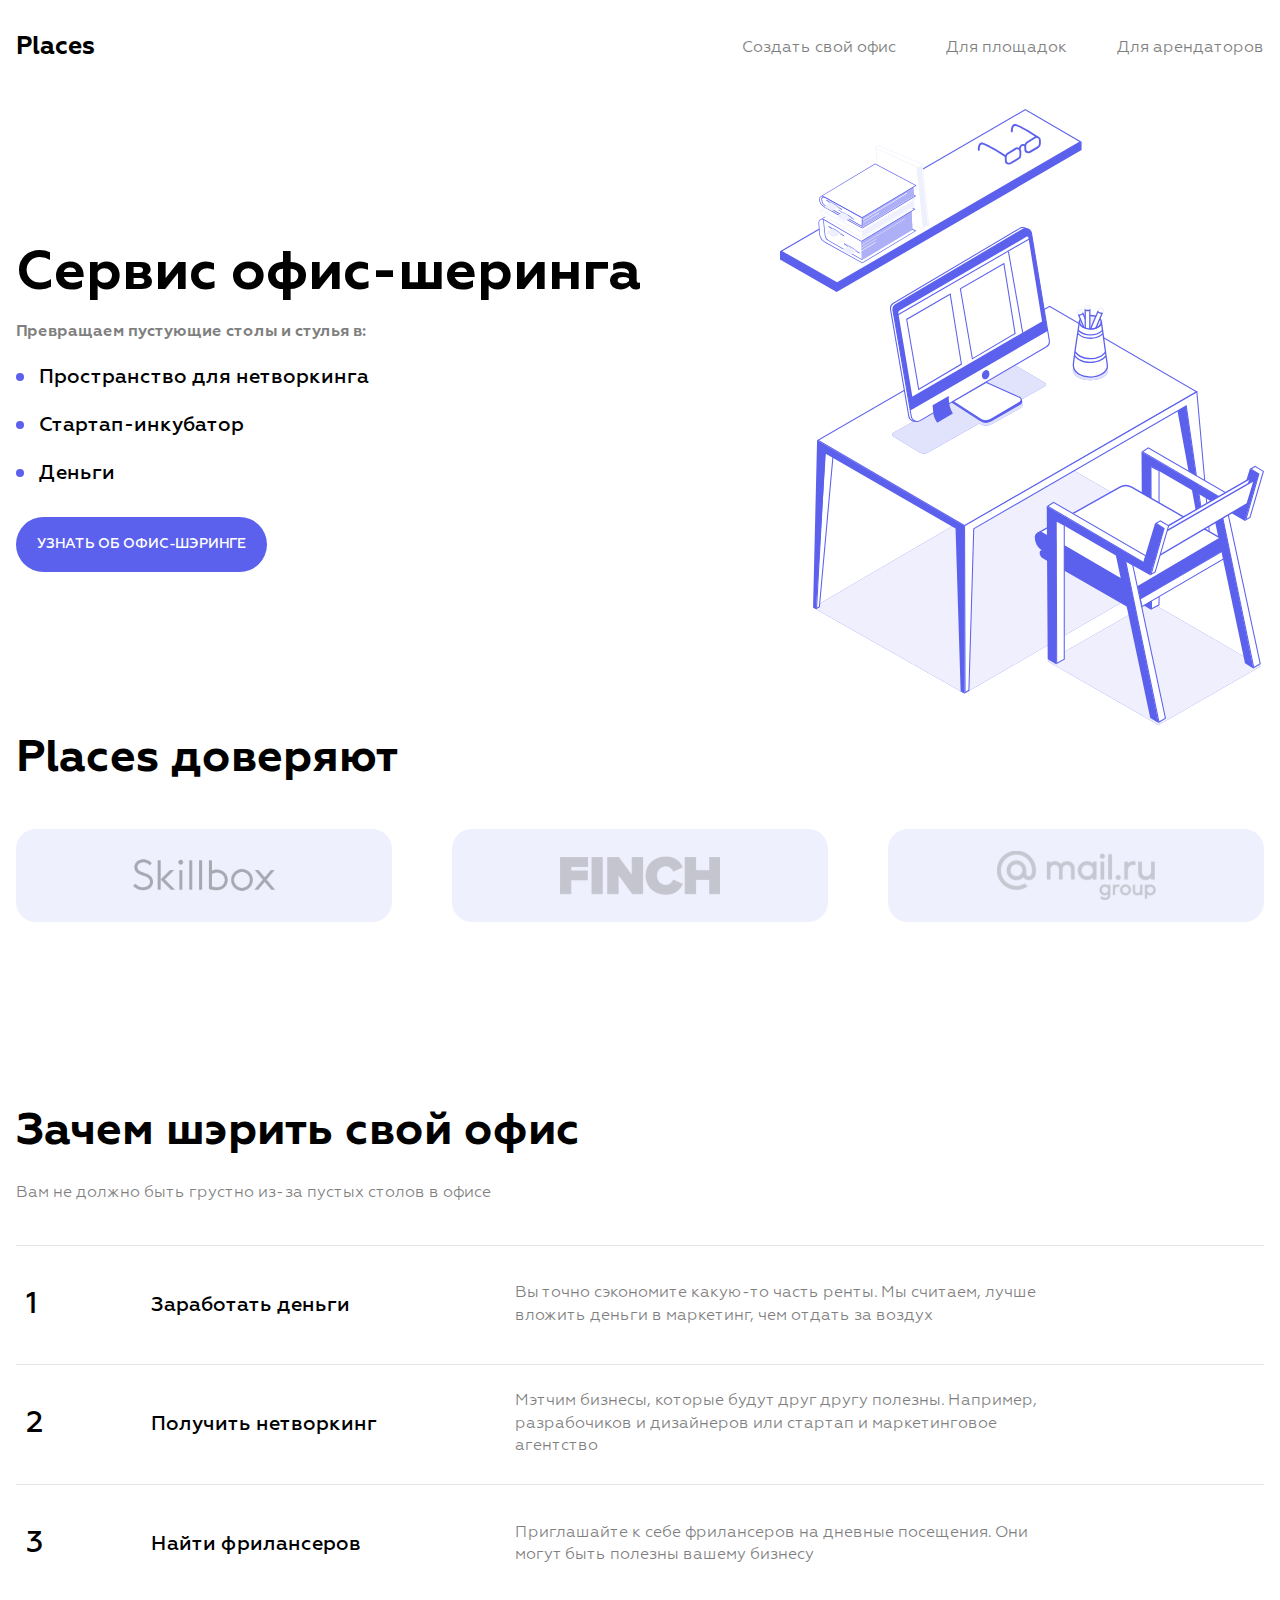
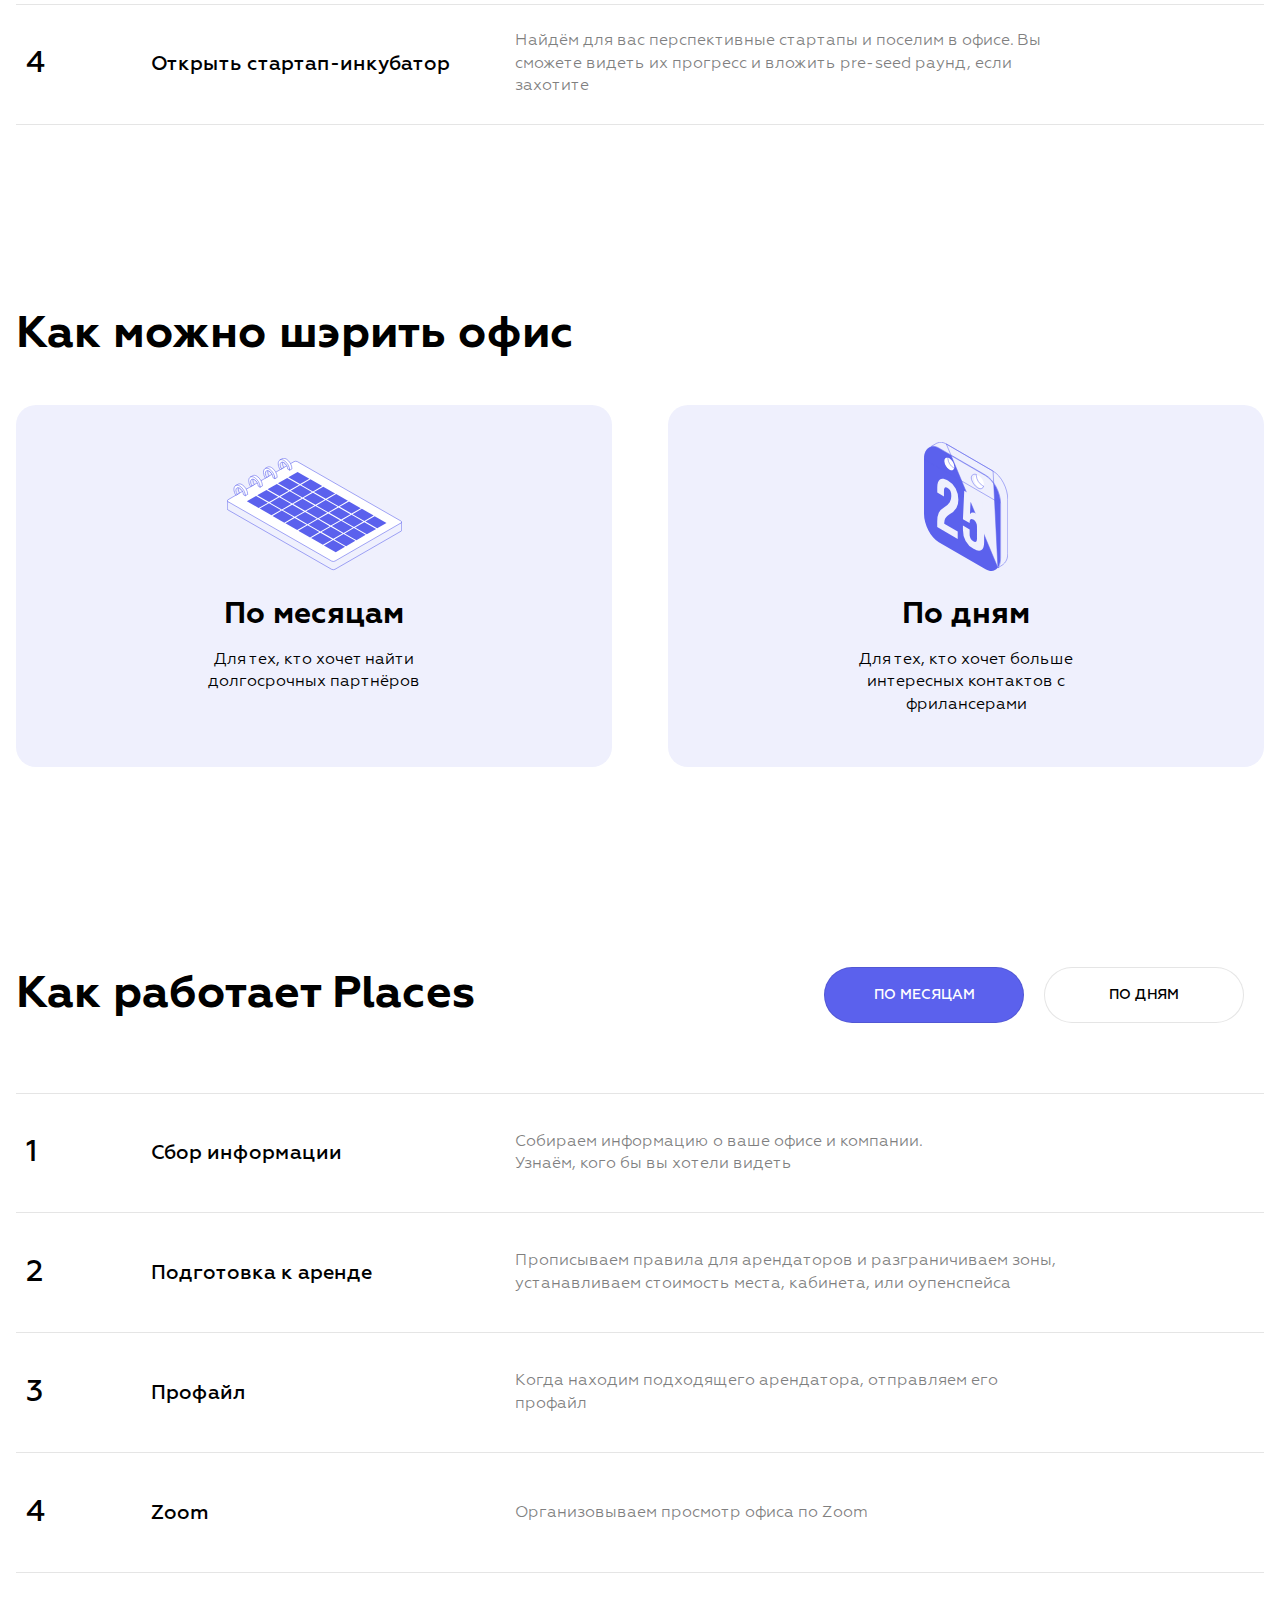
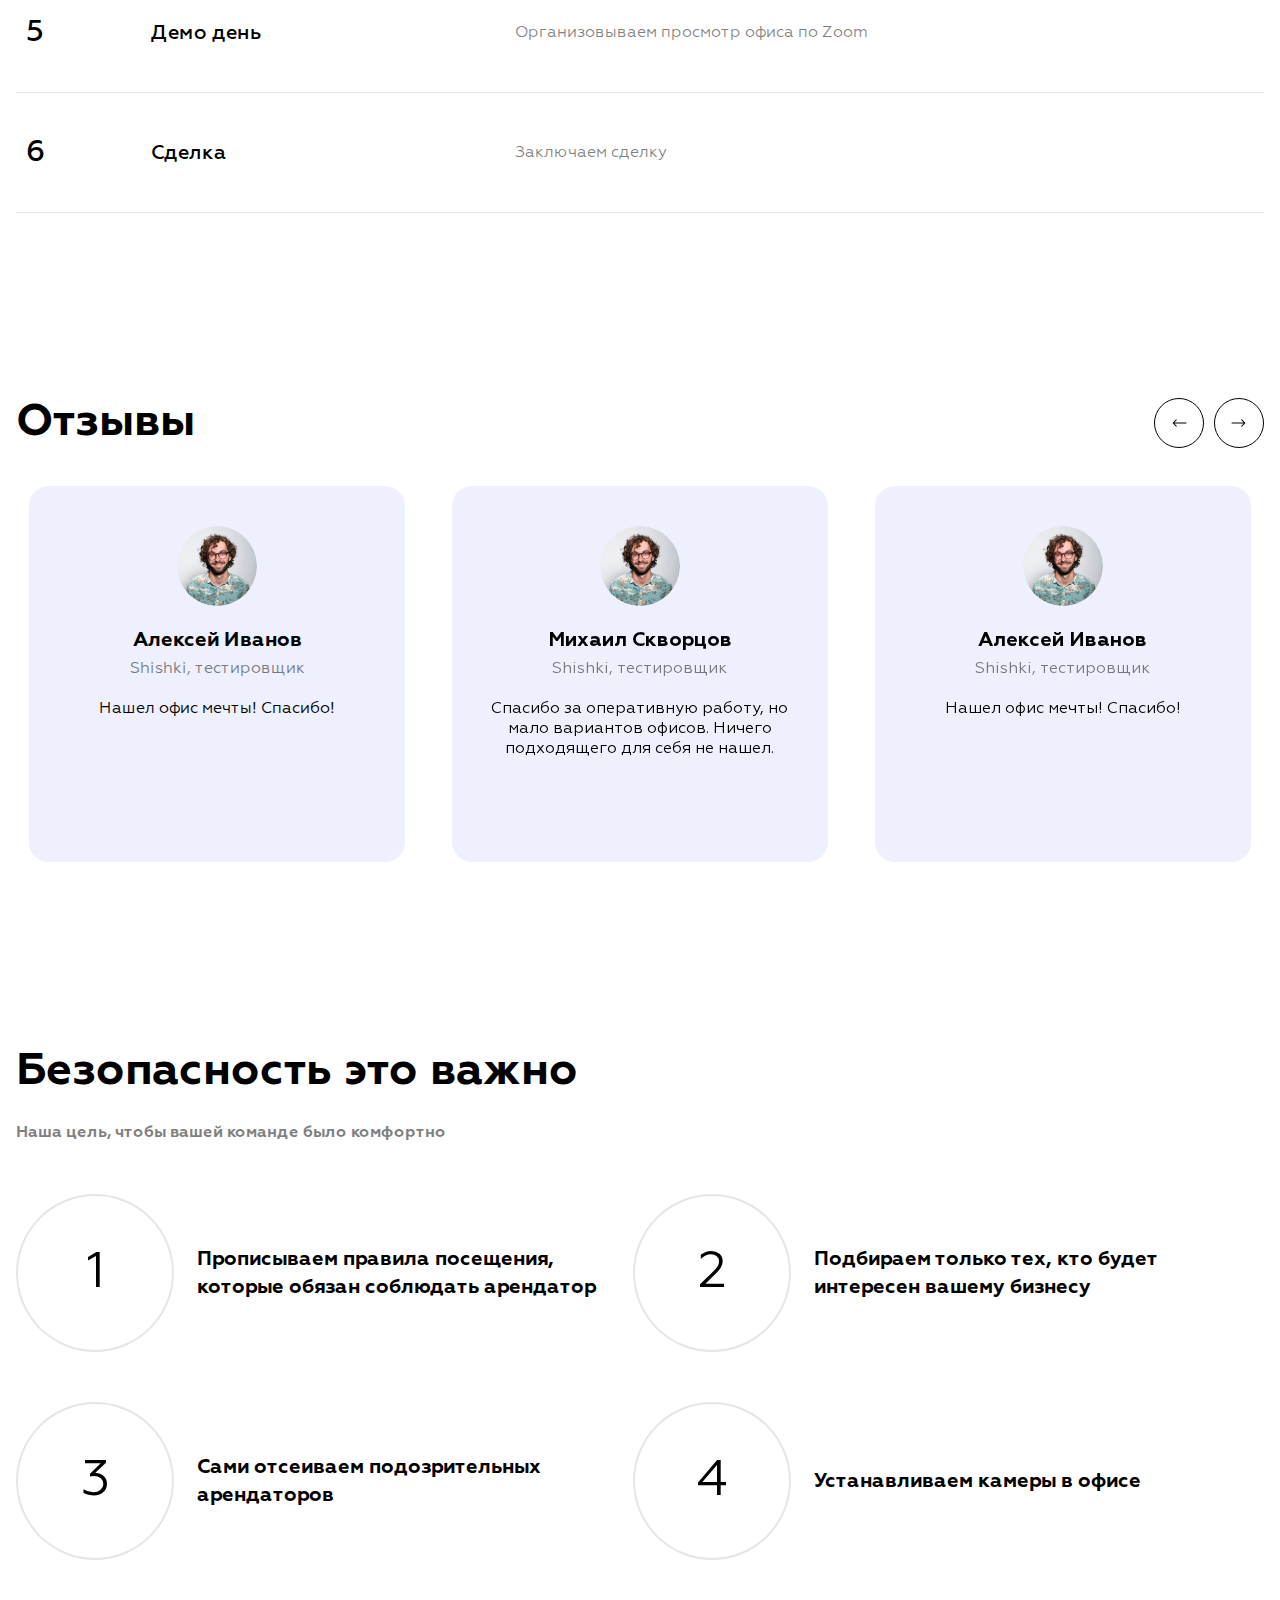
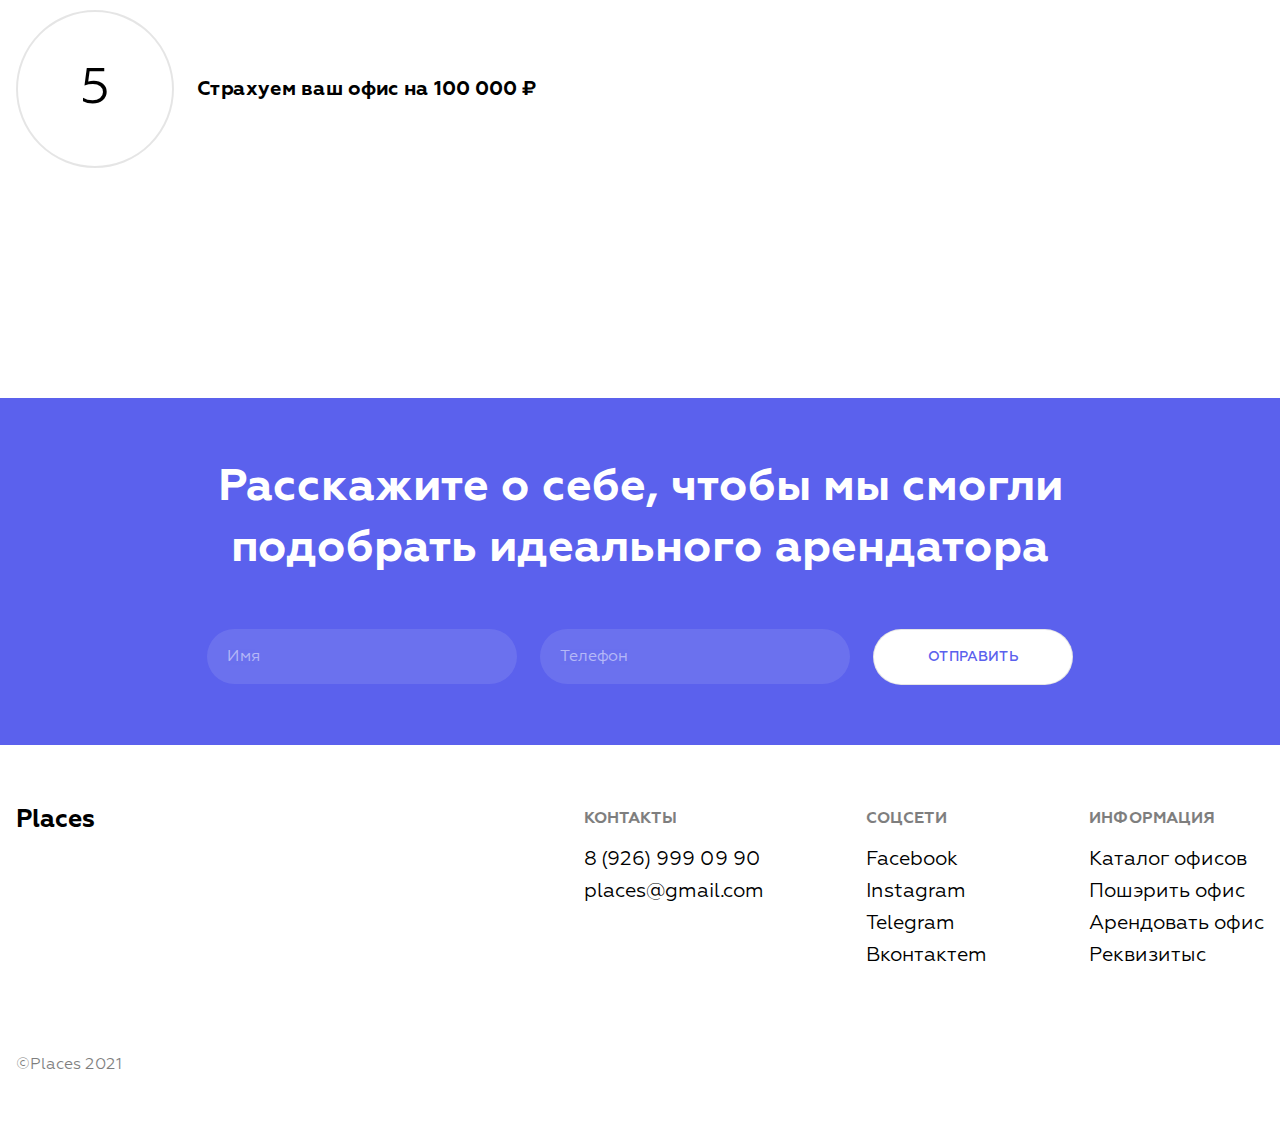
==== commit 4bd1b9aa: "two commit" ====
--- a/answers.html
+++ b/answers.html
@@ -19,7 +19,11 @@
                 <a href="/">
                     <div class="logo">Places</div>
                 </a>
-
+                <div class="burger">
+                    <div class="bar1"></div>
+                    <div class="bar2"></div>
+                    <div class="bar3"></div>
+                </div>
                 <nav class="nav">
                     <ul class="nav__list">
                         <li class="nav__item"><a href="#" class="nav__link">Создать свой офис</a></li>
--- a/css/main.css
+++ b/css/main.css
@@ -293,6 +293,18 @@
 html{
   font-size:10px; }
 
+@media screen and (max-width: 1024px){
+    html{
+      font-size:8px; } }
+
+@media screen and (max-width: 768px){
+    html{
+      font-size:6.5px; } }
+
+@media screen and (max-width: 480px){
+    html{
+      font-size:5px; } }
+
 body{
   font-family:'Geometria';
   font-weight:normal;
@@ -350,17 +362,9 @@
   padding:0 15px; }
 
 .section-title{
-  font-size:45px;
+  font-size:4.5rem;
   line-height:134%;
   font-weight:700; }
-
-@media screen and (max-width: 768px){
-    .section-title{
-      font-size:35px; } }
-
-@media screen and (max-width: 576px){
-    .section-title{
-      font-size:25px; } }
 
 .prev{
   display:-webkit-box;
@@ -396,7 +400,7 @@
 
 .button{
   text-align:center;
-  font-size:1.4rem;
+  font-size:14px;
   line-height:130%;
   text-transform:uppercase;
   color:#FFFFFF;
@@ -408,6 +412,10 @@
   padding:18px 10px;
   width:100%; }
 
+@media screen and (max-width: 576px){
+    .button{
+      font-size:12px !important; } }
+
 .button_white{
     border:1px solid rgba(0, 0, 0, 0.1);
     color:#000000;
@@ -449,12 +457,21 @@
 .footer{
   padding:60px 0; }
 
+@media screen and (max-width: 567px){
+    .footer{
+      padding:30px 0; } }
+
 .footer .footer-links{
     display:-webkit-box;
     display:flex;
     -webkit-box-pack:justify;
     justify-content:space-between;
-    margin-bottom:80px; }
+    margin-bottom:80px;
+    flex-wrap:wrap; }
+
+@media screen and (max-width: 567px){
+      .footer .footer-links{
+        margin-bottom:30px; } }
 
 .footer .contact-block{
     max-width:700px;
@@ -462,25 +479,31 @@
     display:-webkit-box;
     display:flex;
     -webkit-box-pack:justify;
-    justify-content:space-between; }
+    justify-content:space-between;
+    flex-wrap:wrap;
+    margin:-10px; }
 
 .footer .logo{
     font-weight:bold;
     font-size:25px;
     line-height:31px;
-    color:#000000; }
+    color:#000000;
+    margin-bottom:20px; }
+
+.footer .contacts{
+    margin:10px; }
 
 .footer .contacts__title{
-    text-transform:uppercase;
-    font-size:16px;
-    line-height:28px;
-    opacity:0.5;
-    margin-bottom:10px; }
+      text-transform:uppercase;
+      font-size:16px;
+      line-height:28px;
+      opacity:0.5;
+      margin-bottom:10px; }
 
 .footer .contacts__link{
-    font-size:20px;
-    line-height:160%;
-    color:#000000; }
+      font-size:20px;
+      line-height:160%;
+      color:#000000; }
 
 .footer .copi{
     font-size:16px;
@@ -488,7 +511,12 @@
     opacity:0.5; }
 
 .header{
+  position:relative;
   padding:32px 0 46px; }
+
+@media screen and (max-width: 768px){
+    .header{
+      padding:20px 0; } }
 
 .header .container{
     display:-webkit-box;
@@ -500,7 +528,7 @@
 
 .header .logo{
     font-weight:bold;
-    font-size:2.5rem;
+    font-size:25px;
     line-height:31px;
     display:-webkit-box;
     display:flex;
@@ -508,32 +536,121 @@
     align-items:center;
     color:#000000; }
 
+.header .nav{
+    z-index:3; }
+
+@media screen and (max-width: 768px){
+      .header .nav{
+        width:100%;
+        position:absolute;
+        right:-100%;
+        top:77px;
+        -webkit-transition:right 0.5s;
+        transition:right 0.5s; } }
+
 .header .nav__list{
-    display:-webkit-box;
-    display:flex; }
+      display:-webkit-box;
+      display:flex;
+      -webkit-box-pack:justify;
+      justify-content:space-between; }
+
+@media screen and (max-width: 768px){
+        .header .nav__list{
+          padding:20px 15px;
+          width:100%;
+          background:white;
+          border-top:1px solid black;
+          border-bottom:1px solid black; } }
+
+@media screen and (max-width: 480px){
+        .header .nav__list{
+          -webkit-box-orient:vertical;
+          -webkit-box-direction:normal;
+          flex-direction:column;
+          -webkit-box-align:center;
+          align-items:center; } }
 
 .header .nav__item{
-    margin-right:50px; }
+      margin-right:50px; }
 
 .header .nav__item:last-child{
-      margin-right:0; }
+        margin-right:0; }
+
+@media screen and (max-width: 480px){
+          .header .nav__item:last-child{
+            margin-bottom:0px; } }
+
+@media screen and (max-width: 768px){
+        .header .nav__item{
+          margin-right:10px; } }
+
+@media screen and (max-width: 480px){
+        .header .nav__item{
+          margin-bottom:20px;
+          margin-right:0; } }
 
 .header .nav__link{
-    font-weight:normal;
-    font-size:1.6rem;
-    line-height:20px;
-    display:-webkit-box;
-    display:flex;
-    -webkit-box-align:center;
-    align-items:center;
-    color:#000000;
-    opacity:0.5; }
+      font-weight:normal;
+      font-size:16px;
+      line-height:20px;
+      display:-webkit-box;
+      display:flex;
+      -webkit-box-align:center;
+      align-items:center;
+      opacity:0.5;
+      color:#000000; }
+
+@media screen and (max-width: 567px){
+        .header .nav__link{
+          font-size:14px; } }
+
+.activeNav{
+  right:0 !important; }
+
+.burger{
+  display:none;
+  cursor:pointer; }
+
+@media screen and (max-width: 768px){
+    .burger{
+      display:inline-block; } }
+
+.bar1,
+.bar2,
+.bar3{
+  width:35px;
+  height:5px;
+  background-color:#333;
+  margin:6px 0;
+  -webkit-transition:0.4s;
+  transition:0.4s; }
+
+.change .bar1{
+  -webkit-transform:rotate(-45deg) translate(-9px, 6px);
+  -ms-transform:rotate(-45deg) translate(-8px, 7px);
+  transform:rotate(-45deg) translate(-8px, 7px); }
+
+.change .bar2{
+  opacity:0; }
+
+.change .bar3{
+  -webkit-transform:rotate(45deg) translate(-8px, -8px);
+  -ms-transform:rotate(45deg) translate(-8px, -8px);
+  transform:rotate(45deg) translate(-8px, -8px); }
 
 .advantages-section{
   margin:180px 0; }
 
+@media screen and (max-width: 576px){
+    .advantages-section{
+      margin:50px 0; } }
+
 .advantages-section .section-title{
     margin-bottom:60px; }
+
+@media screen and (max-width: 576px){
+      .advantages-section .section-title{
+        margin-bottom:30px; } }
 
 .advantages-section .wrapp-advantages{
     margin:-10px;
@@ -543,9 +660,6 @@
     justify-content:space-between;
     flex-wrap:wrap; }
 
-.advantages-section .logo{
-    width:100%; }
-
 .advantages-section .advantages{
     margin:10px; }
 
@@ -567,6 +681,12 @@
   display:flex;
   -webkit-box-pack:justify;
   justify-content:space-between; }
+
+@media screen and (max-width: 576px){
+    .choice-section .choice-wrapp{
+      -webkit-box-orient:vertical;
+      -webkit-box-direction:normal;
+      flex-direction:column; } }
 
 .choice-section .choice-block{
   max-width:596px;
@@ -576,8 +696,17 @@
   border-radius:20px;
   margin-right:20px; }
 
+@media screen and (max-width: 576px){
+    .choice-section .choice-block{
+      margin-bottom:20px;
+      padding:28px 10px 28px; } }
+
 .choice-section .choice-block:last-child{
     margin-right:0; }
+
+@media screen and (max-width: 576px){
+      .choice-section .choice-block:last-child{
+        margin-bottom:0; } }
 
 .choice-section .choice{
   text-align:center;
@@ -599,6 +728,10 @@
     line-height:28px;
     margin-bottom:20px; }
 
+@media screen and (max-width: 576px){
+      .choice-section .choice__title{
+        font-size:24px; } }
+
 .choice-section .choice__text{
     font-size:16px;
     line-height:140%; }
@@ -611,8 +744,18 @@
   display:-webkit-box;
   display:flex;
   -webkit-box-pack:justify;
-  justify-content:space-between;
-  flex-wrap:wrap; }
+  justify-content:space-between; }
+
+@media screen and (max-width: 768px){
+    .confidence-section .wrapp-content{
+      flex-wrap:wrap;
+      -webkit-box-pack:center;
+      justify-content:center; } }
+
+@media screen and (max-width: 576px){
+    .confidence-section .wrapp-content{
+      -webkit-box-pack:center;
+      justify-content:center; } }
 
 .confidence-section .confidence{
   width:376px;
@@ -630,8 +773,16 @@
 .faq-section{
   margin:180px 0 233px; }
 
+@media screen and (max-width: 567px){
+    .faq-section{
+      margin:50px 0; } }
+
 .faq-section .section-title{
     margin-bottom:93px; }
+
+@media screen and (max-width: 567px){
+      .faq-section .section-title{
+        margin-bottom:30px; } }
 
 .faq-section .faq__item{
     display:-webkit-box;
@@ -640,6 +791,12 @@
     align-items:center;
     margin-bottom:92px; }
 
+@media screen and (max-width: 567px){
+      .faq-section .faq__item{
+        -webkit-box-align:start;
+        align-items:flex-start;
+        margin-bottom:30px; } }
+
 .faq-section .faq__item:last-child{
       margin-bottom:0; }
 
@@ -650,12 +807,22 @@
     line-height:28px;
     margin-right:80px; }
 
+@media screen and (max-width: 567px){
+      .faq-section .faq__number{
+        margin-right:18px; } }
+
 .faq-section .faq__wrapp-title{
     width:100%;
     display:-webkit-box;
     display:flex;
     -webkit-box-pack:justify;
     justify-content:space-between; }
+
+@media screen and (max-width: 1024px){
+      .faq-section .faq__wrapp-title{
+        -webkit-box-orient:vertical;
+        -webkit-box-direction:normal;
+        flex-direction:column; } }
 
 .faq-section .faq__text{
     font-weight:500;
@@ -672,7 +839,13 @@
     font-size:16px;
     line-height:20px;
     text-align:center;
-    color:#5B61ED; }
+    color:#5B61ED;
+    margin-left:10px; }
+
+@media screen and (max-width: 1024px){
+      .faq-section .faq__link{
+        margin-top:15px;
+        margin-left:0; } }
 
 .faq-section .faq__link:hover > .faq__arrow{
       opacity:1; }
@@ -695,7 +868,8 @@
     max-width:1091px; }
 
 .form-section .form{
-    text-align:center; }
+    text-align:center;
+    margin:-10px; }
 
 .form-section .form__input{
       background:rgba(255, 255, 255, 0.1);
@@ -706,7 +880,7 @@
       padding-left:20px;
       font-size:16px;
       line-height:28px;
-      margin-right:20px;
+      margin:10px;
       color:#FFFFFF; }
 
 .form-section .form__input::-webkit-input-placeholder{
@@ -726,11 +900,16 @@
         opacity:0.5; }
 
 .form-section .form__submit{
+      margin:10px;
       color:#5B61ED; }
 
 .ready-section{
   background-color:#5B61ED;
   padding:60px 0; }
+
+@media screen and (max-width: 567px){
+    .ready-section{
+      padding:30px 0; } }
 
 .ready-section .section-title{
     color:#FFFFFF;
@@ -746,20 +925,28 @@
 
 .ready-section .button-block{
     text-align:center;
-    margin-bottom:30px; }
+    margin:-10px; }
+
+.ready-section .button{
+    margin:10px; }
 
 .ready-section .button_white{
-    color:#5B61ED;
-    margin-right:20px; }
+    color:#5B61ED; }
 
 .reviews-section{
   margin:180px 0; }
 
-.reviews-section .swiper-slide{
-    max-width:376px; }
+@media screen and (max-width: 567px){
+    .reviews-section{
+      margin:50px 0; } }
 
 .reviews-section .swiper-container2{
-    overflow:hidden; }
+    margin:0 auto;
+    position:relative;
+    overflow:hidden;
+    list-style:none;
+    padding:0;
+    z-index:1; }
 
 .reviews-section .wrapp-title{
     display:-webkit-box;
@@ -775,11 +962,13 @@
     display:flex; }
 
 .reviews-section .reviews{
+    margin:0 auto;
     text-align:center;
     padding:40px 30px 20px;
     background:#EFF0FD;
     border-radius:20px;
-    min-height:376px; }
+    min-height:376px;
+    max-width:376px; }
 
 .reviews-section .reviews__wrapp-logo{
       width:80px;
@@ -811,6 +1000,10 @@
 .safety-section{
   margin:180px 0; }
 
+@media screen and (max-width: 576px){
+    .safety-section{
+      margin:50px 0; } }
+
 .safety-section .section-title{
     margin-bottom:20px; }
 
@@ -830,8 +1023,20 @@
     display:flex;
     -webkit-box-align:center;
     align-items:center;
+    flex-wrap:wrap;
     margin-right:30px;
     margin-bottom:50px; }
+
+@media screen and (max-width: 492px){
+      .safety-section .safety{
+        margin-right:0;
+        -webkit-box-pack:center;
+        justify-content:center;
+        text-align:center; } }
+
+@media screen and (max-width: 492px){
+      .safety-section .safety:last-child{
+        margin-bottom:0; } }
 
 .safety-section .safety__number{
       display:-webkit-box;
@@ -848,6 +1053,15 @@
       line-height:28px;
       margin-right:23px; }
 
+@media screen and (max-width: 768px){
+        .safety-section .safety__number{
+          width:120px;
+          height:120px; } }
+
+@media screen and (max-width: 492px){
+        .safety-section .safety__number{
+          margin-right:0; } }
+
 .safety-section .safety__text{
       font-weight:700;
       font-size:20px;
@@ -862,6 +1076,16 @@
   -webkit-box-pack:justify;
   justify-content:space-between; }
 
+@media screen and (max-width: 576px){
+    .service-section .service{
+      -webkit-box-orient:vertical;
+      -webkit-box-direction:normal;
+      flex-direction:column; } }
+
+.service-section .about-service{
+  margin-bottom:20px;
+  margin-right:20px; }
+
 .service-section .section-title{
   font-weight:bold;
   font-size:5.5rem;
@@ -873,6 +1097,16 @@
   line-height:140%;
   color:rgba(0, 0, 0, 0.5);
   margin-bottom:20px; }
+
+.service-section .img-service{
+  max-width:484px; }
+
+@media screen and (max-width: 576px){
+    .service-section .img-service{
+      max-width:319px; } }
+
+.service-section .img-service img{
+    width:100%; }
 
 .service-section .list{
   margin-bottom:30px; }
@@ -909,6 +1143,10 @@
 .slider-section{
   margin:180px 0; }
 
+@media screen and (max-width: 480px){
+    .slider-section{
+      margin:50px 0; } }
+
 .slider-section .wrapp-title{
     display:-webkit-box;
     display:flex;
@@ -918,6 +1156,13 @@
     justify-content:space-between;
     margin-bottom:40px; }
 
+@media screen and (max-width: 480px){
+      .slider-section .wrapp-title{
+        margin-bottom:20px;
+        -webkit-box-orient:vertical;
+        -webkit-box-direction:normal;
+        flex-direction:column; } }
+
 .slider-section .button-block{
     display:-webkit-box;
     display:flex;
@@ -926,8 +1171,17 @@
     -webkit-box-align:center;
     align-items:center; }
 
+@media screen and (max-width: 480px){
+      .slider-section .button-block{
+        margin-top:20px; } }
+
 .slider-section .office{
     max-width:376px; }
+
+@media screen and (max-width: 480px){
+      .slider-section .office{
+        max-width:240px;
+        margin:0 auto; } }
 
 .slider-section .office__wrapp-img{
       position:relative;
@@ -1028,6 +1282,10 @@
 .slider-section .slider{
     margin-bottom:60px; }
 
+@media screen and (max-width: 480px){
+      .slider-section .slider{
+        margin-bottom:20px; } }
+
 .slider-section .button{
     display:block;
     margin:0 auto; }
@@ -1044,6 +1302,10 @@
   opacity:0.5;
   max-width:603px;
   margin-bottom:50px; }
+
+@media screen and (max-width: 480px){
+    .startup-section .section-text{
+      margin-bottom:30px; } }
 
 .startup-section .list{
   display:-webkit-box;
@@ -1062,6 +1324,11 @@
   padding-left:23px;
   margin:40px 50px; }
 
+@media screen and (max-width: 480px){
+    .startup-section .item{
+      margin:15px 50px;
+      font-size:17px; } }
+
 .startup-section .item:before{
     position:absolute;
     content:'';
@@ -1075,6 +1342,10 @@
 .tabs-section{
   margin:180px 0; }
 
+@media screen and (max-width: 576px){
+    .tabs-section{
+      margin:50px 0; } }
+
 .tabs-section .wrapp-title{
     display:-webkit-box;
     display:flex;
@@ -1082,7 +1353,14 @@
     justify-content:space-between;
     -webkit-box-align:center;
     align-items:center;
+    flex-wrap:wrap;
     margin-bottom:50px; }
+
+@media screen and (max-width: 576px){
+      .tabs-section .wrapp-title{
+        -webkit-box-orient:vertical;
+        -webkit-box-direction:normal;
+        flex-direction:column; } }
 
 .tabs-section .btn-block-tab{
     max-width:440px;
@@ -1090,7 +1368,8 @@
     display:-webkit-box;
     display:flex;
     -webkit-box-align:center;
-    align-items:center; }
+    align-items:center;
+    margin:20px 0; }
 
 .tabs-section .button{
     border:1px solid rgba(0, 0, 0, 0.1);
@@ -1099,6 +1378,10 @@
     max-width:200px;
     width:100%; }
 
+@media screen and (max-width: 576px){
+      .tabs-section .button{
+        font-size:12px; } }
+
 .tabs-section .button:last-child{
       margin-left:20px; }
 
@@ -1115,6 +1398,36 @@
     top:0;
     z-index:-1; }
 
+@media screen and (max-width: 576px){
+    .tabs-section .row{
+      padding:10px 0;
+      -webkit-box-orient:vertical;
+      -webkit-box-direction:normal;
+      flex-direction:column;
+      text-align:center; } }
+
+@media screen and (max-width: 576px){
+    .tabs-section .col1{
+      width:100%;
+      padding-left:0;
+      margin-bottom:10px; } }
+
+.tabs-section .col2{
+    padding:0 10px; }
+
+@media screen and (max-width: 576px){
+      .tabs-section .col2{
+        width:100%;
+        margin-bottom:10px; } }
+
+@media screen and (max-width: 768px){
+    .tabs-section .col3{
+      width:60%; } }
+
+@media screen and (max-width: 576px){
+    .tabs-section .col3{
+      width:100%; } }
+
 .tabs-section .active-tab{
     position:relative;
     opacity:1;
@@ -1122,12 +1435,33 @@
 
 .why-section{
   margin:180px 0; }
+
+@media screen and (max-width: 567px){
+    .why-section{
+      margin:50px 0; } }
+
+@media screen and (max-width: 768px){
+    .why-section .section-title{
+      margin-bottom:65px; } }
+
+@media screen and (max-width: 567px){
+    .why-section .section-title{
+      margin-bottom:40px; } }
 
 .why-section .content__wrapp-content{
     position:relative;
     padding-left:188px;
     -webkit-box-ordinal-group:3;
     order:2; }
+
+@media screen and (max-width: 768px){
+      .why-section .content__wrapp-content{
+        padding-left:140px;
+        margin-bottom:20px; } }
+
+@media screen and (max-width: 567px){
+      .why-section .content__wrapp-content{
+        padding-left:100px; } }
 
 .why-section .content__number{
     left:0;
@@ -1150,6 +1484,16 @@
     font-size:5rem;
     line-height:28px; }
 
+@media screen and (max-width: 1024px){
+      .why-section .content__number{
+        width:120px;
+        height:120px; } }
+
+@media screen and (max-width: 567px){
+      .why-section .content__number{
+        width:70px;
+        height:70px; } }
+
 .why-section .content__text{
     max-width:406px;
     font-weight:500;
@@ -1169,6 +1513,16 @@
     order:1;
     max-width:508px; }
 
+@media screen and (max-width: 1024px){
+      .why-section .content__img{
+        max-width:344px;
+        width:100%; } }
+
+@media screen and (max-width: 768px){
+      .why-section .content__img{
+        max-width:300px;
+        margin-bottom:30px; } }
+
 .why-section .content__block{
     display:-webkit-box;
     display:flex;
@@ -1177,16 +1531,37 @@
     -webkit-box-align:center;
     align-items:center; }
 
+@media screen and (max-width: 768px){
+      .why-section .content__block{
+        -webkit-box-orient:vertical;
+        -webkit-box-direction:normal;
+        flex-direction:column;
+        margin-bottom:30px; } }
+
 .why-section .content__block:nth-child(2n) > .content__wrapp-content{
       -webkit-box-ordinal-group:2;
       order:1; }
 
+@media screen and (max-width: 768px){
+        .why-section .content__block:nth-child(2n) > .content__wrapp-content{
+          -webkit-box-ordinal-group:3;
+          order:2; } }
+
 .why-section .content__block:nth-child(2n) > .content__img{
       -webkit-box-ordinal-group:3;
       order:2; }
 
+@media screen and (max-width: 768px){
+        .why-section .content__block:nth-child(2n) > .content__img{
+          -webkit-box-ordinal-group:2;
+          order:1; } }
+
 .why-share-section{
   margin:180px 0; }
+
+@media screen and (max-width: 576px){
+    .why-share-section{
+      margin:50px 0; } }
 
 .why-share-section .section-title{
     margin-bottom:20px; }
@@ -1196,6 +1571,36 @@
     line-height:140%;
     color:rgba(0, 0, 0, 0.5);
     margin-bottom:40px; }
+
+@media screen and (max-width: 576px){
+    .why-share-section .row{
+      padding:10px 0;
+      -webkit-box-orient:vertical;
+      -webkit-box-direction:normal;
+      flex-direction:column;
+      text-align:center; } }
+
+@media screen and (max-width: 576px){
+    .why-share-section .col1{
+      width:100%;
+      padding-left:0;
+      margin-bottom:10px; } }
+
+.why-share-section .col2{
+    padding:0 10px; }
+
+@media screen and (max-width: 576px){
+      .why-share-section .col2{
+        width:100%;
+        margin-bottom:10px; } }
+
+@media screen and (max-width: 768px){
+    .why-share-section .col3{
+      width:60%; } }
+
+@media screen and (max-width: 576px){
+    .why-share-section .col3{
+      width:100%; } }
 
 .work-section .container{
   display:-webkit-box;
@@ -1205,8 +1610,21 @@
   -webkit-box-pack:justify;
   justify-content:space-between; }
 
+@media screen and (max-width: 768px){
+    .work-section .container{
+      -webkit-box-orient:vertical;
+      -webkit-box-direction:reverse;
+      flex-direction:column-reverse; } }
+
 .work-section .work-wrapp{
-  max-width:455px; }
+  max-width:455px;
+  margin-right:20px; }
+
+@media screen and (max-width: 768px){
+    .work-section .work-wrapp{
+      max-width:659px;
+      text-align:center;
+      margin-right:0px; } }
 
 .work-section .section-title{
   font-weight:bold;
@@ -1216,20 +1634,25 @@
   margin-bottom:20px; }
 
 .work-section .section-subtitle{
-  font-size:1.6rem;
+  font-size:16px;
   line-height:140%;
   color:#000000;
   opacity:0.5;
   margin-bottom:30px; }
 
+.work-section .button-block{
+  margin:-10px; }
+
 .work-section .button{
-  margin-right:20px; }
-
-.work-section .button:last-child{
-    margin-right:0; }
+  margin:10px; }
 
 .work-section .wrapp-map{
   max-width:624px; }
+
+@media screen and (max-width: 768px){
+    .work-section .wrapp-map{
+      max-width:300px;
+      margin-bottom:40px; } }
 
 .work-section .map{
   width:100%; }
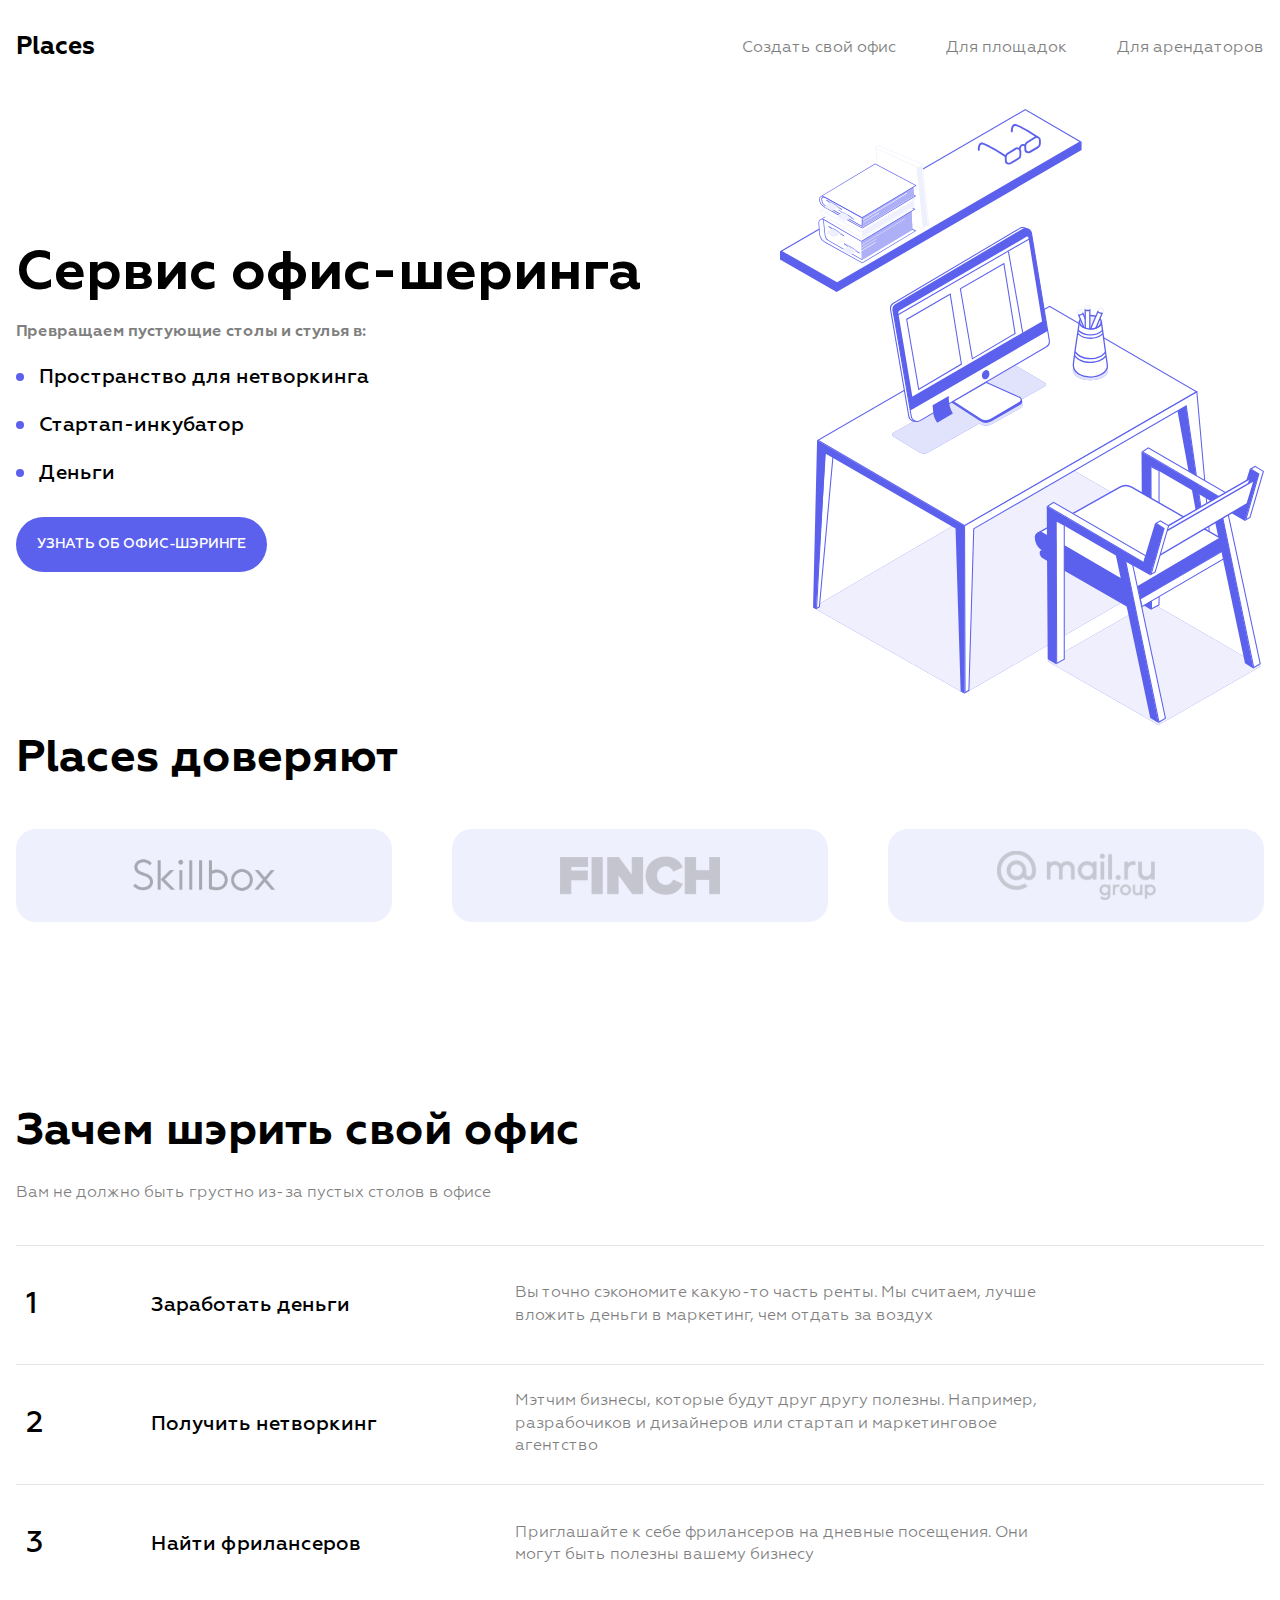
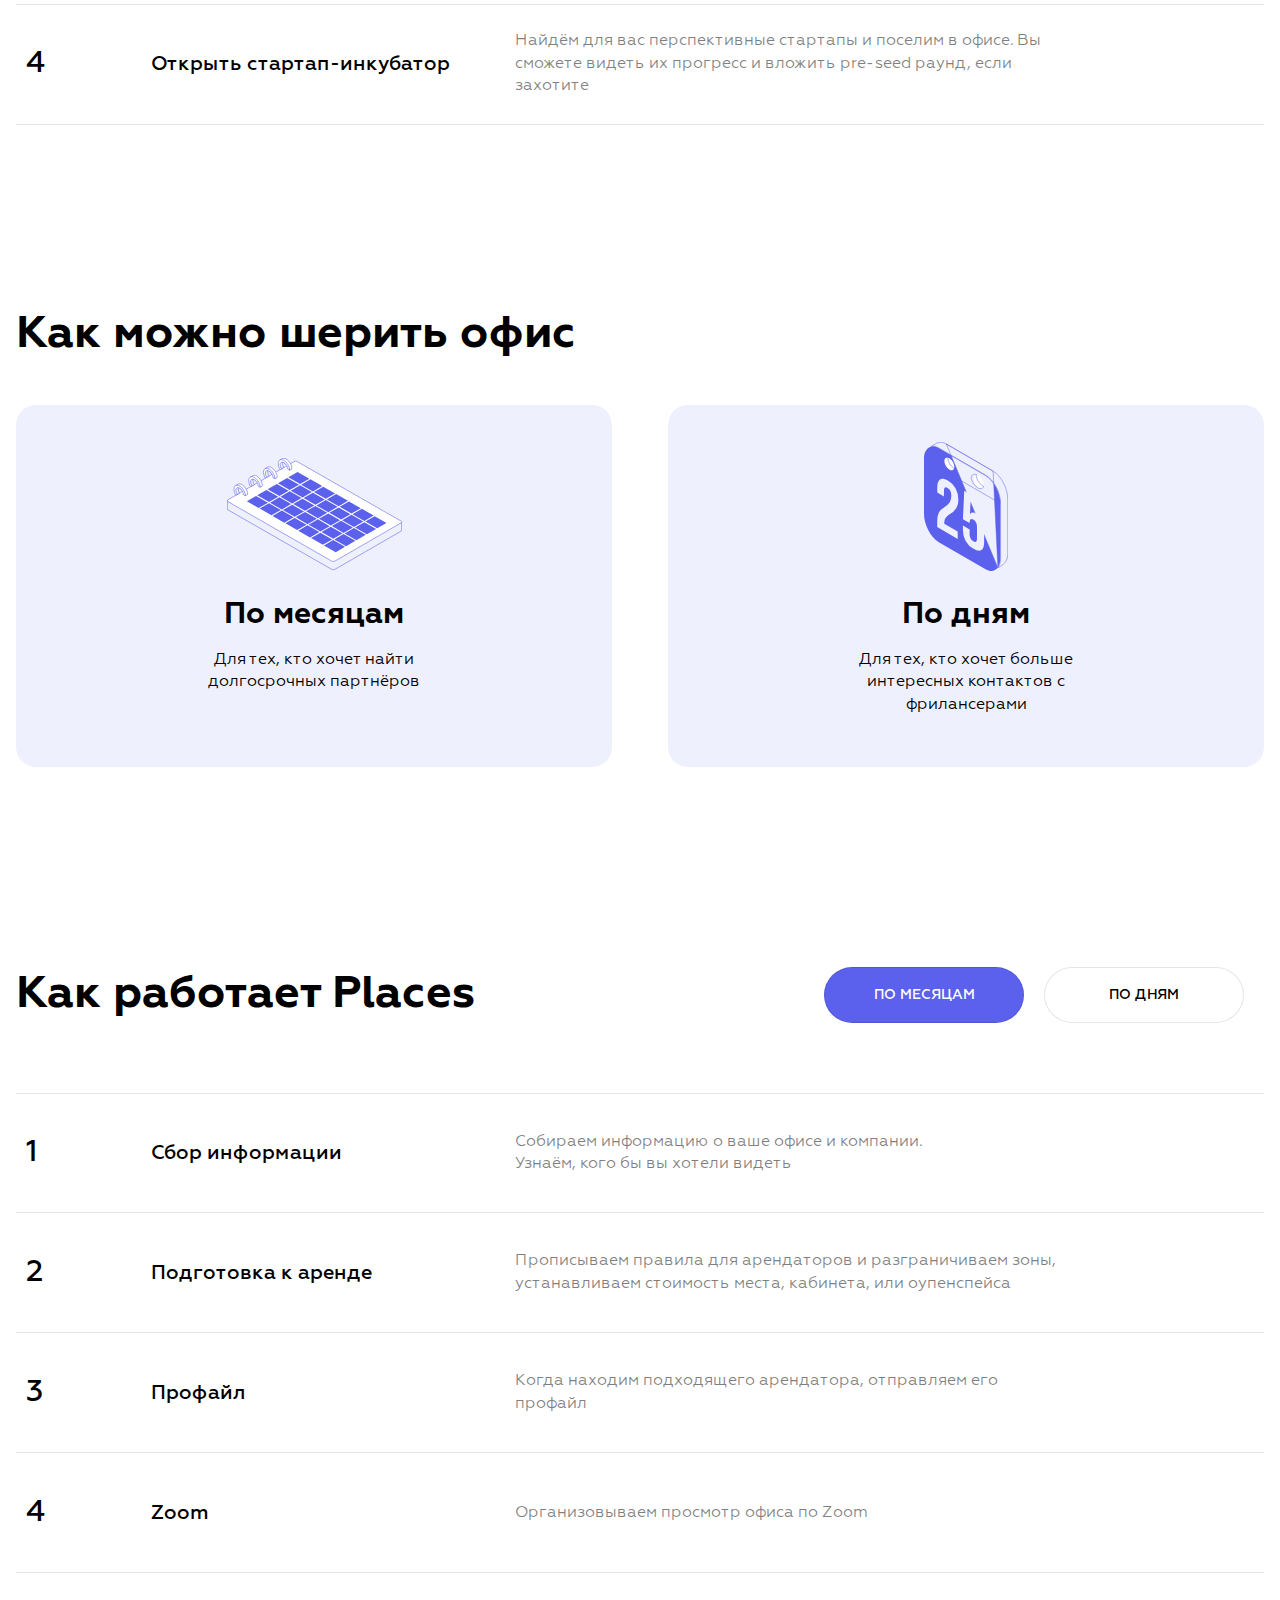
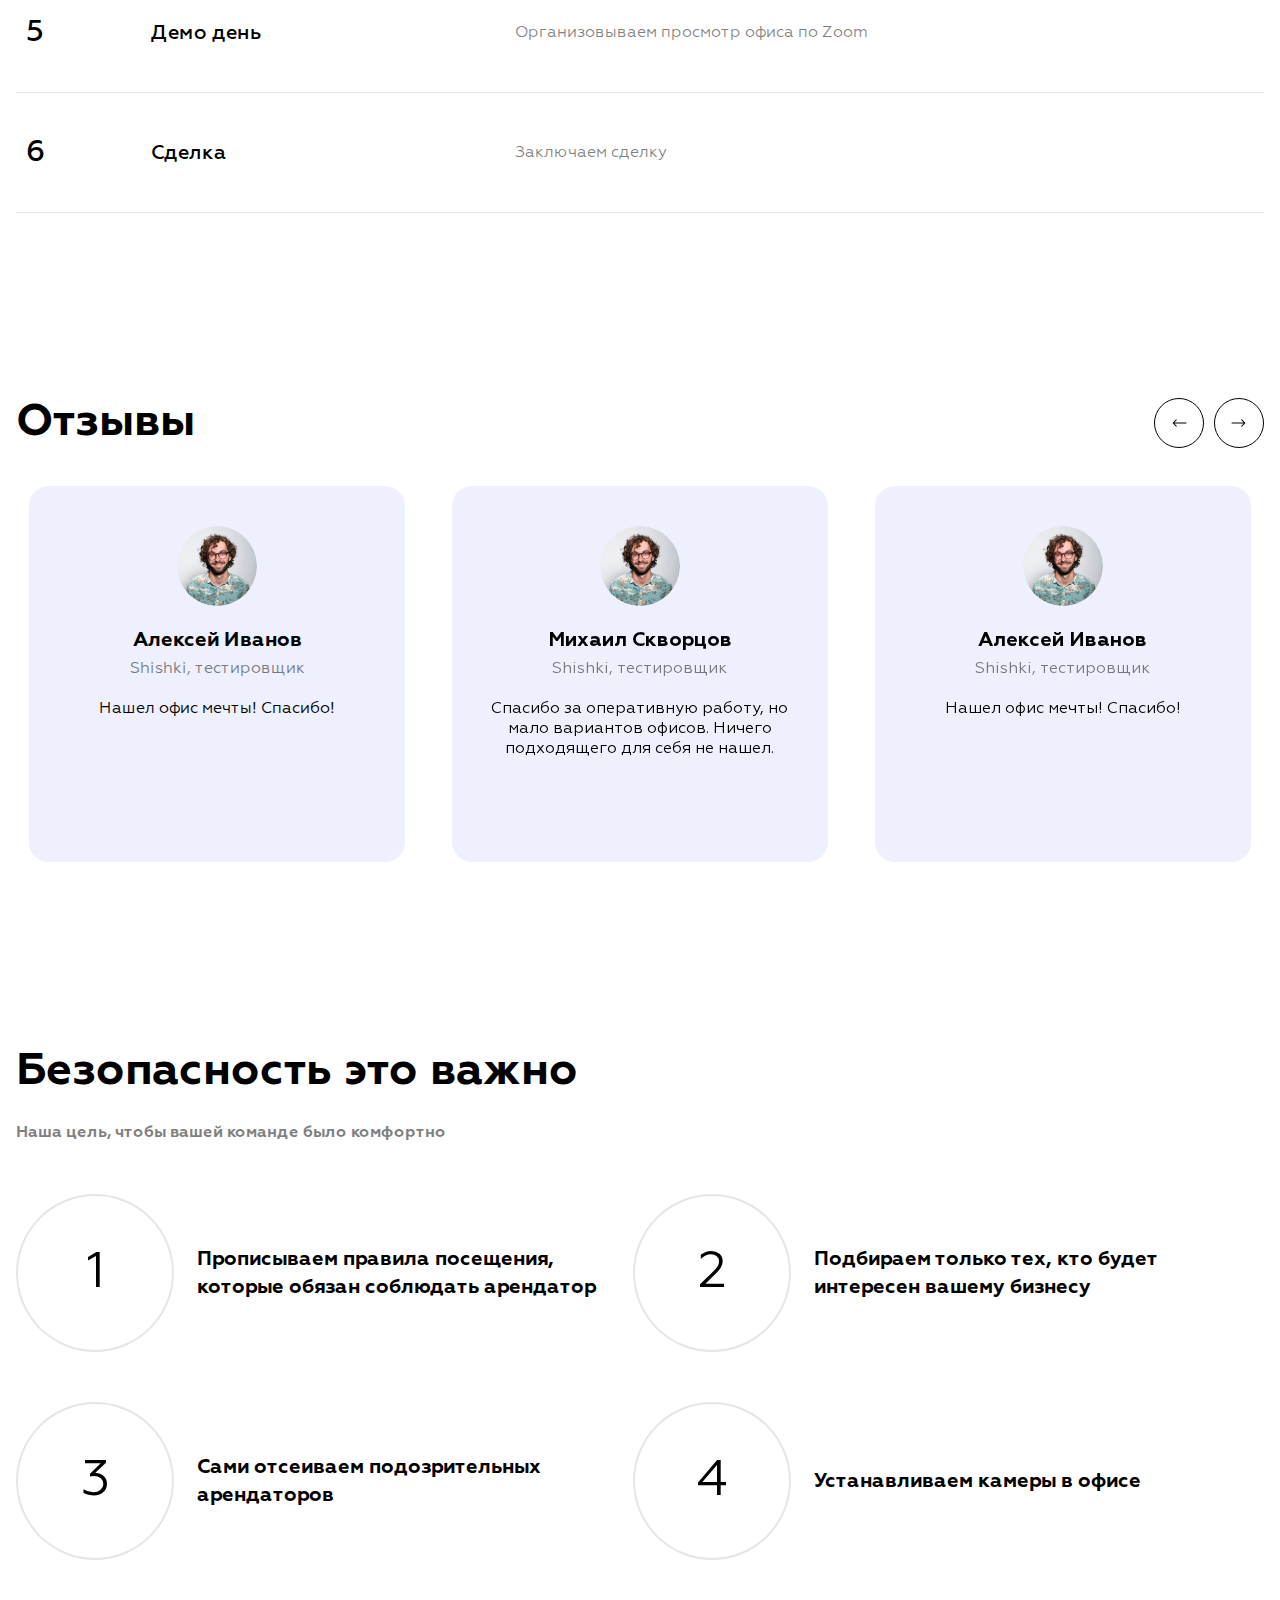
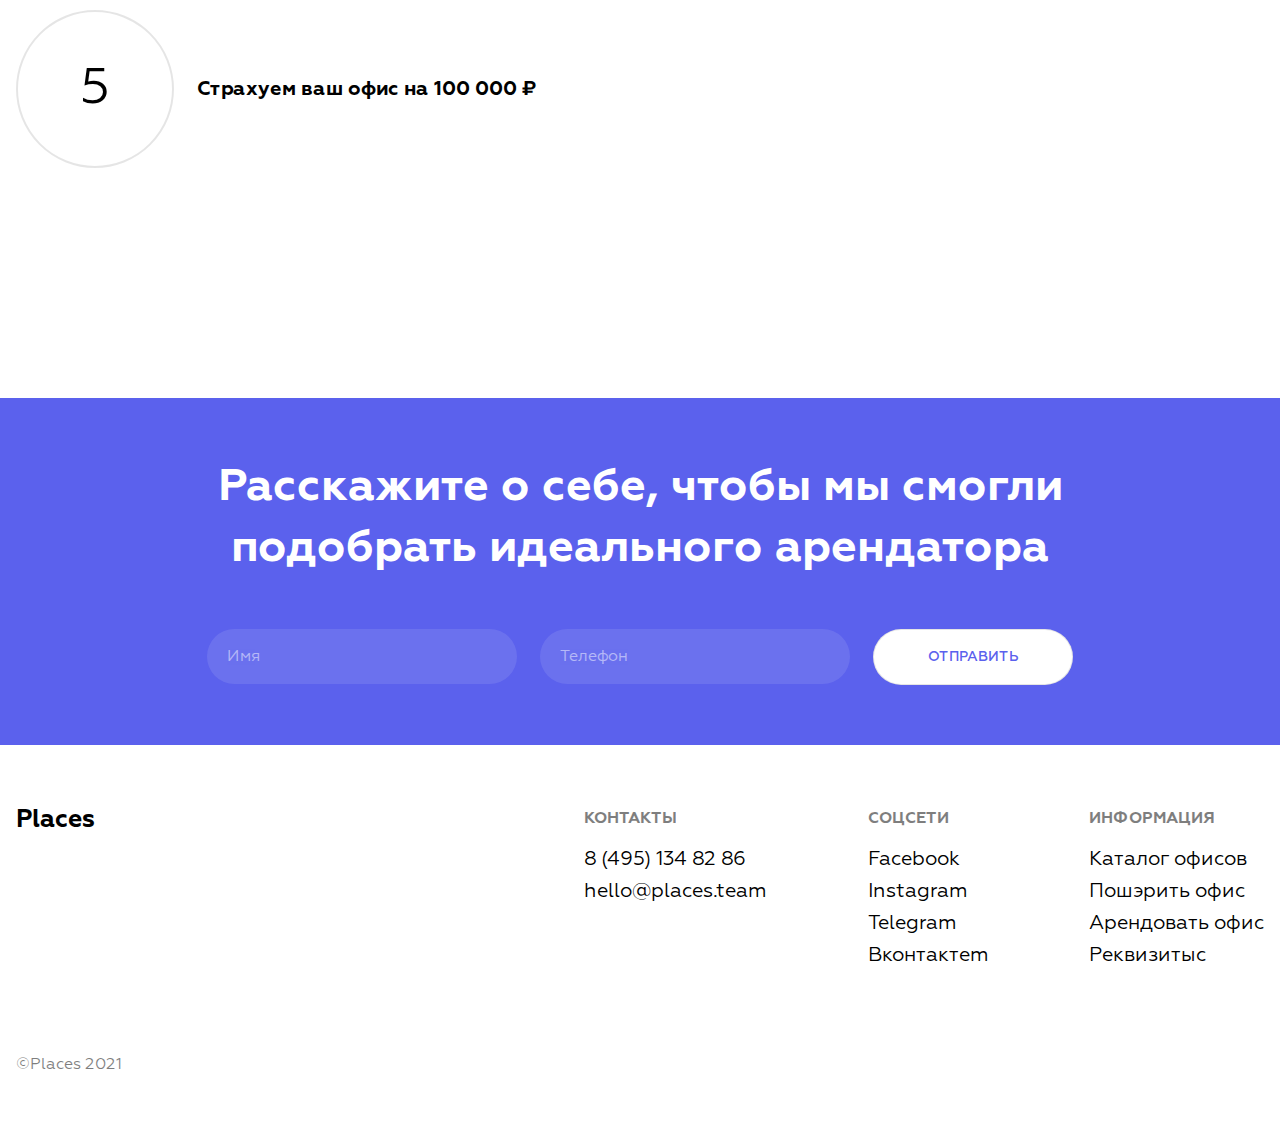
==== commit ddcf7ec1: "commitf" ====
--- a/answers.html
+++ b/answers.html
@@ -112,7 +112,7 @@
             </section>
             <section class="choice-section">
                 <div class="container">
-                    <h2 class="section-title">Как можно шэрить офис</h2>
+                    <h2 class="section-title">Как можно шерить офис</h2>
                     <div class="choice-wrapp">
                         <div class="choice-block">
                             <div class="choice">
@@ -385,10 +385,10 @@
                             <h2 class="contacts__title">контакты</h2>
                             <ul class="contacts__list">
                                 <li class="contacts__item">
-                                    <a href="tel:89269990990" class="contacts__link">8 (926) 999 09 90</a>
-                                </li>
-                                <li class="contacts__item">
-                                    <a href="mailto:places@gmail.com" class="contacts__link">places@gmail.com</a>
+                                    <a href="tel:84951348286" class="contacts__link">8 (495) 134 82 86</a>
+                                </li>
+                                <li class="contacts__item">
+                                    <a href="mailto:hello@places.team" class="contacts__link">hello@places.team</a>
                                 </li>
                             </ul>
                         </div>
--- a/css/main.css
+++ b/css/main.css
@@ -410,7 +410,14 @@
   box-sizing:border-box;
   max-width:200px;
   padding:18px 10px;
-  width:100%; }
+  width:100%;
+  cursor:pointer; }
+
+.button:hover{
+    -webkit-transform:scale(1.1);
+    -ms-transform:scale(1.1);
+    transform:scale(1.1);
+    box-shadow:0px 5px 33px 2px rgba(34, 60, 80, 0.2); }
 
 @media screen and (max-width: 576px){
     .button{
@@ -423,6 +430,120 @@
 
 .button_blue{
     border:1px solid rgba(255, 255, 255, 0.2); }
+
+.pop-up{
+  top:0;
+  display:none;
+  -webkit-box-align:center;
+  align-items:center;
+  -webkit-box-pack:center;
+  justify-content:center;
+  position:fixed;
+  width:100%;
+  height:100vh;
+  background:rgba(255, 255, 255, 0.5);
+  box-shadow:inset -5px -5px 250px rgba(255, 255, 255, 0.02);
+  -webkit-backdrop-filter:blur(10px);
+  backdrop-filter:blur(10px);
+  z-index:5; }
+
+.pop-up__container{
+    background:#5B61ED;
+    border-radius:20px;
+    padding:60px 20px;
+    max-width:908px;
+    width:100%;
+    margin:0 15px; }
+
+@media screen and (max-width: 695px){
+      .pop-up__container{
+        padding:30px 20px; } }
+
+.pop-up__wrapper{
+    max-width:624px;
+    margin:0 auto;
+    width:100%;
+    text-align:center; }
+
+.pop-up__title{
+    font-size:4rem;
+    line-height:120%;
+    color:#FFFFFF;
+    margin-bottom:20px; }
+
+.pop-up__subtitle{
+    font-size:16px;
+    line-height:28px;
+    color:#FFFFFF;
+    margin-bottom:30px; }
+
+@media screen and (max-width: 576px){
+      .pop-up__subtitle{
+        font-size:14px; } }
+
+.pop-up__wrapp-input{
+    display:-webkit-box;
+    display:flex;
+    flex-wrap:wrap;
+    -webkit-box-pack:center;
+    justify-content:center;
+    margin:-10px;
+    margin-bottom:10px; }
+
+.pop-up__input{
+    padding:12px 5px 12px 20px;
+    background:rgba(255, 255, 255, 0.1);
+    color:rgba(255, 255, 255, 0.5);
+    font-size:16px;
+    line-height:28px;
+    border-radius:5px;
+    max-width:302px;
+    width:100%;
+    height:55px;
+    margin:10px; }
+
+@media screen and (max-width: 695px){
+      .pop-up__input{
+        max-width:100%; } }
+
+.pop-up__input::-webkit-input-placeholder{
+      color:rgba(255, 255, 255, 0.5); }
+
+.pop-up__input:-ms-input-placeholder{
+      color:rgba(255, 255, 255, 0.5); }
+
+.pop-up__input::-ms-input-placeholder{
+      color:rgba(255, 255, 255, 0.5); }
+
+.pop-up__input::placeholder{
+      color:rgba(255, 255, 255, 0.5); }
+
+.pop-up__textarea{
+    padding:12px 5px 5px 20px;
+    background:rgba(255, 255, 255, 0.1);
+    color:rgba(255, 255, 255, 0.5);
+    width:100%;
+    height:129px;
+    font-size:16px;
+    line-height:28px;
+    border-radius:5px;
+    margin-bottom:30px; }
+
+.pop-up__textarea::-webkit-input-placeholder{
+      color:rgba(255, 255, 255, 0.5); }
+
+.pop-up__textarea:-ms-input-placeholder{
+      color:rgba(255, 255, 255, 0.5); }
+
+.pop-up__textarea::-ms-input-placeholder{
+      color:rgba(255, 255, 255, 0.5); }
+
+.pop-up__textarea::placeholder{
+      color:rgba(255, 255, 255, 0.5); }
+
+.pop-up-active{
+  display:-webkit-box;
+  display:flex; }
 
 .tabs-block .row{
   display:-webkit-box;
@@ -562,7 +683,7 @@
           border-top:1px solid black;
           border-bottom:1px solid black; } }
 
-@media screen and (max-width: 480px){
+@media screen and (max-width: 618px){
         .header .nav__list{
           -webkit-box-orient:vertical;
           -webkit-box-direction:normal;
@@ -576,15 +697,19 @@
 .header .nav__item:last-child{
         margin-right:0; }
 
-@media screen and (max-width: 480px){
+@media screen and (max-width: 618px){
           .header .nav__item:last-child{
             margin-bottom:0px; } }
 
+@media screen and (max-width: 1024px){
+        .header .nav__item{
+          margin-right:29px; } }
+
 @media screen and (max-width: 768px){
         .header .nav__item{
           margin-right:10px; } }
 
-@media screen and (max-width: 480px){
+@media screen and (max-width: 618px){
         .header .nav__item{
           margin-bottom:20px;
           margin-right:0; } }
@@ -604,6 +729,10 @@
         .header .nav__link{
           font-size:14px; } }
 
+.header .nav .black{
+      font-weight:bold;
+      opacity:1; }
+
 .activeNav{
   right:0 !important; }
 
@@ -640,6 +769,10 @@
 
 .advantages-section{
   margin:180px 0; }
+
+@media screen and (max-width: 768px){
+    .advantages-section{
+      margin:70px 0; } }
 
 @media screen and (max-width: 576px){
     .advantages-section{
@@ -773,6 +906,10 @@
 .faq-section{
   margin:180px 0 233px; }
 
+@media screen and (max-width: 768px){
+    .faq-section{
+      margin:70px 0; } }
+
 @media screen and (max-width: 567px){
     .faq-section{
       margin:50px 0; } }
@@ -816,10 +953,14 @@
     display:-webkit-box;
     display:flex;
     -webkit-box-pack:justify;
-    justify-content:space-between; }
+    justify-content:space-between;
+    -webkit-box-align:center;
+    align-items:center; }
 
 @media screen and (max-width: 1024px){
       .faq-section .faq__wrapp-title{
+        -webkit-box-align:start;
+        align-items:flex-start;
         -webkit-box-orient:vertical;
         -webkit-box-direction:normal;
         flex-direction:column; } }
@@ -829,6 +970,9 @@
     font-size:20px;
     line-height:28px;
     max-width:763px; }
+
+.faq-section .faq__text span{
+      color:#5B61ED; }
 
 .faq-section .faq__link{
     display:-webkit-box;
@@ -842,19 +986,13 @@
     color:#5B61ED;
     margin-left:10px; }
 
+.faq-section .faq__link:hover{
+      border-bottom:1px solid rgba(91, 97, 237, 0.5); }
+
 @media screen and (max-width: 1024px){
       .faq-section .faq__link{
         margin-top:15px;
         margin-left:0; } }
-
-.faq-section .faq__link:hover > .faq__arrow{
-      opacity:1; }
-
-.faq-section .faq__arrow{
-    opacity:0;
-    margin:4px 0 0 8px;
-    -webkit-transition:opacity .5s;
-    transition:opacity .5s; }
 
 .form-section{
   padding:60px 0;
@@ -903,6 +1041,87 @@
       margin:10px;
       color:#5B61ED; }
 
+.places-section{
+  margin:180px 0; }
+
+@media screen and (max-width: 768px){
+    .places-section{
+      margin:70px 0; } }
+
+@media screen and (max-width: 576px){
+    .places-section{
+      margin:50px 0; } }
+
+.places-section .section-title{
+    margin-bottom:40px; }
+
+.places-section .wrapp-places{
+    flex-wrap:wrap;
+    margin:-10px;
+    display:-webkit-box;
+    display:flex;
+    -webkit-box-pack:justify;
+    justify-content:space-between; }
+
+@media screen and (max-width: 1024px){
+      .places-section .wrapp-places{
+        flex-wrap:wrap;
+        -webkit-box-pack:center;
+        justify-content:center; } }
+
+.places-section .places{
+    display:-webkit-box;
+    display:flex;
+    -webkit-box-align:center;
+    align-items:center;
+    text-align:center;
+    -webkit-box-orient:vertical;
+    -webkit-box-direction:normal;
+    flex-direction:column;
+    background:#E1E2FC;
+    border-radius:20px;
+    padding:27px;
+    max-width:376px;
+    width:100%;
+    margin:10px; }
+
+@media screen and (max-width: 576px){
+      .places-section .places:last-child .places__wrapp-img{
+        width:100%;
+        max-width:293px; } }
+
+.places-section .places__wrapp-img{
+      min-height:176px;
+      margin-bottom:30px; }
+
+@media screen and (max-width: 576px){
+        .places-section .places__wrapp-img{
+          width:100%;
+          max-width:170px; } }
+
+@media screen and (max-width: 768px){
+        .places-section .places__wrapp-img{
+          margin-bottom:7px; } }
+
+@media screen and (max-width: 576px){
+      .places-section .places__img{
+        width:100%; } }
+
+.places-section .places__title{
+      font-weight:500;
+      font-size:30px;
+      line-height:28px;
+      margin-bottom:20px; }
+
+@media screen and (max-width: 768px){
+        .places-section .places__title{
+          font-size:23px;
+          margin-bottom:10px; } }
+
+.places-section .places__text{
+      font-size:16px;
+      line-height:140%; }
+
 .ready-section{
   background-color:#5B61ED;
   padding:60px 0; }
@@ -935,6 +1154,10 @@
 
 .reviews-section{
   margin:180px 0; }
+
+@media screen and (max-width: 768px){
+    .reviews-section{
+      margin:70px 0; } }
 
 @media screen and (max-width: 567px){
     .reviews-section{
@@ -999,6 +1222,10 @@
 
 .safety-section{
   margin:180px 0; }
+
+@media screen and (max-width: 768px){
+    .safety-section{
+      margin:70px 0; } }
 
 @media screen and (max-width: 576px){
     .safety-section{
@@ -1143,7 +1370,11 @@
 .slider-section{
   margin:180px 0; }
 
-@media screen and (max-width: 480px){
+@media screen and (max-width: 768px){
+    .slider-section{
+      margin:70px 0; } }
+
+@media screen and (max-width: 576px){
     .slider-section{
       margin:50px 0; } }
 
@@ -1175,13 +1406,27 @@
       .slider-section .button-block{
         margin-top:20px; } }
 
+.slider-section .slider{
+    display:-webkit-box;
+    display:flex;
+    -webkit-box-pack:justify;
+    justify-content:space-between;
+    margin:-10px; }
+
+@media screen and (max-width: 880px){
+      .slider-section .slider{
+        flex-wrap:wrap;
+        -webkit-box-pack:center;
+        justify-content:center; } }
+
 .slider-section .office{
-    max-width:376px; }
+    max-width:320px;
+    margin:10px; }
 
 @media screen and (max-width: 480px){
       .slider-section .office{
-        max-width:240px;
-        margin:0 auto; } }
+        margin:0 auto 10px;
+        max-width:412px; } }
 
 .slider-section .office__wrapp-img{
       position:relative;
@@ -1193,22 +1438,11 @@
       align-items:center;
       -webkit-box-pack:center;
       justify-content:center;
-      margin-bottom:20px;
       -webkit-transition:all 3s;
-      transition:all 3s; }
-
-.slider-section .office__wrapp-img:before{
-        position:absolute;
-        content:'';
-        width:100%;
-        height:100%;
-        opacity:0;
-        background-color:#000000;
-        -webkit-transition:all 0.5s;
-        transition:all 0.5s; }
-
-.slider-section .office__wrapp-img:hover:before{
-        opacity:0.6; }
+      transition:all 3s;
+      max-width:320px;
+      margin:0 auto;
+      margin-bottom:20px; }
 
 .slider-section .office__info{
       display:-webkit-box;
@@ -1230,7 +1464,8 @@
 .slider-section .office__price{
       font-weight:bold;
       font-size:16px;
-      line-height:25px; }
+      line-height:25px;
+      color:#5B61ED; }
 
 .slider-section .office__metro{
       font-size:16px;
@@ -1238,49 +1473,49 @@
       margin-bottom:14px; }
 
 .slider-section .office__street{
-      font-size:16px;
+      z-index:0;
+      font-size:14px;
       line-height:20px;
       opacity:0.5;
       margin-bottom:14px; }
 
 .slider-section .office__size{
+      position:absolute;
+      max-width:135px;
+      background:#5B61ED;
+      border-radius:30px;
+      padding:9px;
+      font-size:14px;
+      line-height:18px;
       display:-webkit-box;
       display:flex;
       -webkit-box-align:center;
       align-items:center;
-      font-size:16px;
-      line-height:20px; }
-
-.slider-section .office__wrapp-img:hover > .detail{
-    opacity:1; }
-
-.slider-section .detail{
-    opacity:0;
-    display:-webkit-box;
-    display:flex;
-    -webkit-box-align:center;
-    align-items:center;
-    position:absolute;
-    font-weight:500;
-    font-size:16px;
-    line-height:20px;
-    color:#FFFFFF;
-    -webkit-transition:all 0.5s;
-    transition:all 0.5s; }
-
-.slider-section .detail img{
-      margin:2px 0 0 8px; }
-
-.slider-section .dot{
-    display:block;
-    width:4px;
-    height:4px;
-    border-radius:50%;
-    margin:0 7px;
-    background:#000000; }
+      color:#FFFFFF;
+      z-index:0;
+      left:20px;
+      top:20px; }
+
+@media screen and (max-width: 768px){
+        .slider-section .office__size{
+          left:10px;
+          top:10px; } }
+
+.slider-section .office__btn-block{
+      margin:-10px;
+      display:-webkit-box;
+      display:flex;
+      -webkit-box-pack:center;
+      justify-content:center;
+      flex-wrap:wrap; }
+
+.slider-section .office__btn{
+      margin:10px !important;
+      max-width:178px;
+      cursor:pointer; }
 
 .slider-section .slider{
-    margin-bottom:60px; }
+    margin-bottom:30px; }
 
 @media screen and (max-width: 480px){
       .slider-section .slider{
@@ -1288,7 +1523,10 @@
 
 .slider-section .button{
     display:block;
-    margin:0 auto; }
+    margin:0 auto;
+    max-width:149px;
+    font-size:11px;
+    cursor:pointer; }
 
 .colorBlue{
   color:#5B61ED; }
@@ -1310,6 +1548,8 @@
 .startup-section .list{
   display:-webkit-box;
   display:flex;
+  -webkit-box-pack:center;
+  justify-content:center;
   flex-wrap:wrap;
   margin:0 -50px; }
 
@@ -1320,7 +1560,7 @@
   line-height:28px;
   color:#000000;
   box-sizing:border-box;
-  max-width:363px;
+  width:348px;
   padding-left:23px;
   margin:40px 50px; }
 
@@ -1342,6 +1582,10 @@
 .tabs-section{
   margin:180px 0; }
 
+@media screen and (max-width: 768px){
+    .tabs-section{
+      margin:70px 0; } }
+
 @media screen and (max-width: 576px){
     .tabs-section{
       margin:50px 0; } }
@@ -1378,10 +1622,6 @@
     max-width:200px;
     width:100%; }
 
-@media screen and (max-width: 576px){
-      .tabs-section .button{
-        font-size:12px; } }
-
 .tabs-section .button:last-child{
       margin-left:20px; }
 
@@ -1435,6 +1675,10 @@
 
 .why-section{
   margin:180px 0; }
+
+@media screen and (max-width: 768px){
+    .why-section{
+      margin:70px 0; } }
 
 @media screen and (max-width: 567px){
     .why-section{
@@ -1506,7 +1750,11 @@
     font-size:16px;
     line-height:20px;
     color:#5B61ED;
-    margin-top:20px; }
+    margin-top:20px;
+    border-bottom:1px solid transparent; }
+
+.why-section .content__link:hover{
+      border-bottom:1px solid rgba(91, 97, 237, 0.5); }
 
 .why-section .content__img{
     -webkit-box-ordinal-group:2;
@@ -1559,6 +1807,10 @@
 .why-share-section{
   margin:180px 0; }
 
+@media screen and (max-width: 768px){
+    .why-share-section{
+      margin:70px 0; } }
+
 @media screen and (max-width: 576px){
     .why-share-section{
       margin:50px 0; } }
@@ -1639,6 +1891,36 @@
   color:#000000;
   opacity:0.5;
   margin-bottom:30px; }
+
+.work-section .list{
+  margin-bottom:30px; }
+
+.work-section .item{
+  position:relative;
+  font-size:20px;
+  line-height:28px;
+  padding-left:23px;
+  margin-bottom:20px; }
+
+.work-section .item:last-child{
+    margin-bottom:0; }
+
+.work-section .item:before{
+    position:absolute;
+    content:'';
+    width:8px;
+    height:8px;
+    background:#5B61ED;
+    border-radius:50%;
+    left:0;
+    top:50%;
+    -webkit-transform:translateY(-50%);
+    -ms-transform:translateY(-50%);
+    transform:translateY(-50%); }
+
+@media screen and (max-width: 768px){
+      .work-section .item:before{
+        display:none; } }
 
 .work-section .button-block{
   margin:-10px; }
